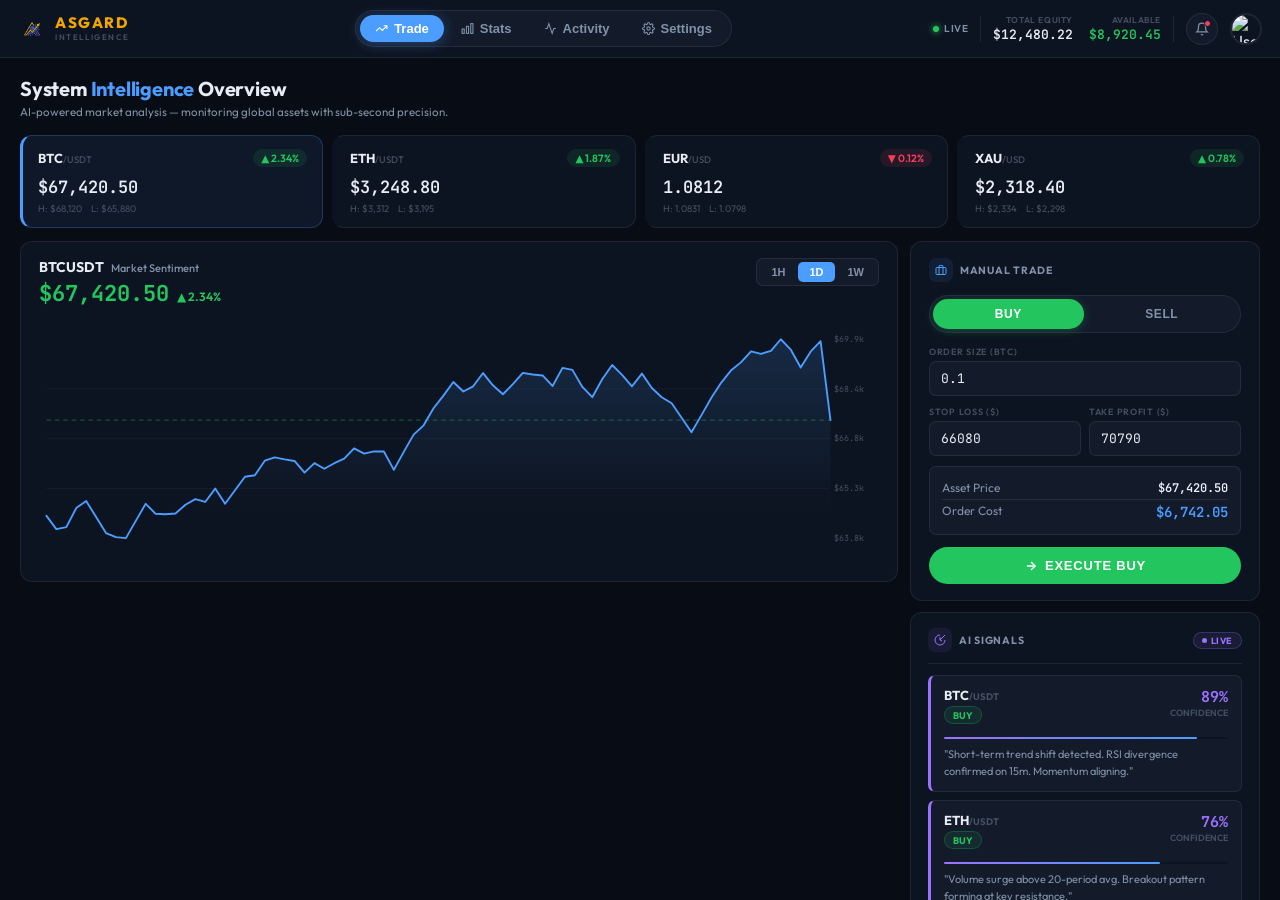
==== dashboard/index.html @ b05b0d09 "feat: implement initial Asgard AI trading dashboard interface and project structure" ====
<!DOCTYPE html>
<html lang="en">
<head>
<meta charset="UTF-8">
<meta name="viewport" content="width=device-width, initial-scale=1.0">
<title>Asgard | AI Trading Intelligence</title>
<link rel="icon" href="logo.png">
<link href="https://fonts.googleapis.com/css2?family=Outfit:wght@400;500;600;700;800&family=JetBrains+Mono:wght@400;500;600&display=swap" rel="stylesheet">
<style>
:root{
  --bg:#080C14; --s1:#0D1421; --s2:#131B2B; --s3:#1A2338;
  --bd:rgba(255,255,255,0.07); --bd-h:rgba(255,255,255,0.13);
  --t1:#E8ECF4; --t2:#8091A8; --t3:#445060;
  --gold:#F0A500; --gold-bg:rgba(240,165,0,0.08); --gold-bd:rgba(240,165,0,0.22);
  --blue:#4B9DFF; --blue-bg:rgba(75,157,255,0.09); --blue-bd:rgba(75,157,255,0.25);
  --pu:#9B72FF; --pu-bg:rgba(155,114,255,0.09); --pu-bd:rgba(155,114,255,0.25);
  --gr:#22C55E; --gr-bg:rgba(34,197,94,0.1); --gr-bd:rgba(34,197,94,0.25);
  --re:#F43F5E; --re-bg:rgba(244,63,94,0.1); --re-bd:rgba(244,63,94,0.25);
  --r:12px; --rs:7px; --rp:999px;
}
*{margin:0;padding:0;box-sizing:border-box;}
body{font-family:'Outfit',system-ui,sans-serif;background:var(--bg);color:var(--t1);height:100vh;overflow:hidden;}

/* ── HEADER ── */
.hdr{height:58px;display:flex;align-items:center;justify-content:space-between;padding:0 18px;background:var(--s1);border-bottom:1px solid var(--bd);gap:14px;position:relative;z-index:100;flex-shrink:0;}
.brand{display:flex;align-items:center;gap:9px;cursor:pointer;min-width:136px;text-decoration:none;}
.brand img{width:28px;height:28px;object-fit:contain;}
.brand-name{font-size:15px;font-weight:800;color:var(--gold);letter-spacing:0.1em;text-transform:uppercase;line-height:1.1;}
.brand-sub{font-size:8px;font-weight:600;color:var(--t3);letter-spacing:0.2em;text-transform:uppercase;}
.nav{display:flex;align-items:center;gap:2px;background:var(--s2);padding:4px;border-radius:var(--rp);border:1px solid var(--bd);}
.nb{display:flex;align-items:center;gap:6px;padding:6px 15px;border-radius:var(--rp);font-size:13px;font-weight:600;color:var(--t2);background:none;border:none;cursor:pointer;transition:all .18s;}
.nb:hover{color:var(--t1);background:var(--s3);}
.nb.on{background:var(--blue);color:#fff;box-shadow:0 2px 14px rgba(75,157,255,.32);}
.nb svg{width:13px;height:13px;flex-shrink:0;}
.hdr-r{display:flex;align-items:center;gap:12px;min-width:136px;justify-content:flex-end;}
.live{display:flex;align-items:center;gap:5px;font-size:10px;font-weight:600;color:var(--t2);text-transform:uppercase;letter-spacing:.05em;}
.ldot{width:6px;height:6px;border-radius:50%;background:var(--gr);box-shadow:0 0 6px var(--gr);animation:blink 2s infinite;}
@keyframes blink{0%,100%{opacity:1}50%{opacity:.4}}
.hdiv{width:1px;height:26px;background:var(--bd);}
.mets{display:flex;gap:16px;}
.met{display:flex;flex-direction:column;align-items:flex-end;gap:1px;}
.ml{font-size:8.5px;font-weight:600;color:var(--t3);text-transform:uppercase;letter-spacing:.07em;}
.mv{font-family:'JetBrains Mono',monospace;font-size:13px;font-weight:600;color:var(--t1);}
.mv.g{color:var(--gr);}
.ibt{position:relative;width:32px;height:32px;border-radius:50%;display:flex;align-items:center;justify-content:center;background:var(--s2);border:1px solid var(--bd);cursor:pointer;color:var(--t2);transition:all .18s;}
.ibt:hover{border-color:var(--bd-h);color:var(--t1);}
.ibt svg{width:14px;height:14px;}
.ndot{position:absolute;top:6px;right:6px;width:7px;height:7px;border-radius:50%;background:var(--re);border:1.5px solid var(--s1);}
.ava{width:32px;height:32px;border-radius:50%;border:2px solid var(--bd);overflow:hidden;cursor:pointer;transition:border-color .18s;}
.ava:hover{border-color:var(--blue);}
.ava img{width:100%;height:100%;object-fit:cover;}

/* ── LAYOUT ── */
.main{height:calc(100vh - 58px);position:relative;}
.view{position:absolute;inset:0;overflow-y:auto;padding:18px 20px;display:none;scrollbar-width:thin;scrollbar-color:var(--s3) transparent;}
.view::-webkit-scrollbar{width:4px;}
.view::-webkit-scrollbar-thumb{background:var(--s3);border-radius:2px;}
.view.on{display:block;animation:up .4s cubic-bezier(.2,0,0,1) both;}
.vh{margin-bottom:16px;}
.vt{font-size:20px;font-weight:700;letter-spacing:-.01em;}
.vt em{color:var(--blue);font-style:normal;}
.vs{font-size:11.5px;color:var(--t2);margin-top:3px;}

/* ── CARD BASE ── */
.card{background:var(--s1);border:1px solid var(--bd);border-radius:var(--r);}
.cp{padding:16px 18px;}
.ct{font-size:10.5px;font-weight:700;color:var(--t2);text-transform:uppercase;letter-spacing:.07em;display:flex;align-items:center;gap:7px;margin-bottom:13px;}
.ic{display:flex;align-items:center;justify-content:center;width:24px;height:24px;border-radius:var(--rs);flex-shrink:0;}
.ic svg{width:12px;height:12px;}
.icb{background:var(--blue-bg);color:var(--blue);}
.icp{background:var(--pu-bg);color:var(--pu);}
.icg{background:var(--gr-bg);color:var(--gr);}
.icr{background:var(--re-bg);color:var(--re);}
.icgold{background:var(--gold-bg);color:var(--gold);}

/* ── TICKERS ── */
.ticks{display:grid;grid-template-columns:repeat(4,1fr);gap:9px;margin-bottom:13px;}
.tick{background:var(--s1);border:1px solid var(--bd);border-left:3px solid transparent;border-radius:var(--r);padding:13px 15px;cursor:pointer;transition:all .18s;}
.tick:hover{background:var(--s2);border-color:var(--bd-h);}
.tick.on{background:var(--blue-bg);border-color:var(--blue-bd);border-left-color:var(--blue);}
.tick-top{display:flex;justify-content:space-between;align-items:center;margin-bottom:9px;}
.tick-sym{font-size:13px;font-weight:700;}
.tick-sym small{font-size:9.5px;font-weight:500;color:var(--t3);}
.chg{font-size:10.5px;font-weight:600;padding:2px 8px;border-radius:var(--rp);}
.chg.up{background:var(--gr-bg);color:var(--gr);}
.chg.dn{background:var(--re-bg);color:var(--re);}
.tick-price{font-family:'JetBrains Mono',monospace;font-size:17px;font-weight:600;}
.tick-hl{font-size:9.5px;color:var(--t3);margin-top:4px;display:flex;gap:9px;}

/* ── TRADE LAYOUT ── */
.tlayout{display:grid;grid-template-columns:1fr 350px;gap:12px;align-items:start;}

/* ── CHART ── */
.chart-card{background:var(--s1);border:1px solid var(--bd);border-radius:var(--r);padding:16px 18px;}
.chart-hdr{display:flex;align-items:flex-start;justify-content:space-between;margin-bottom:14px;}
.chart-sym{font-size:14px;font-weight:700;color:var(--t1);}
.chart-sym span{font-size:11px;color:var(--t2);font-weight:500;margin-left:4px;}
.chart-live{display:flex;align-items:baseline;gap:8px;margin-top:3px;}
.cprice{font-family:'JetBrains Mono',monospace;font-size:22px;font-weight:700;color:var(--gr);}
.cpct{font-size:12px;font-weight:600;color:var(--gr);}
.tfs{display:flex;gap:2px;background:var(--s2);padding:3px;border-radius:var(--rs);border:1px solid var(--bd);}
.tf{padding:4px 11px;font-size:11px;font-weight:600;color:var(--t2);background:none;border:none;border-radius:5px;cursor:pointer;transition:all .14s;}
.tf:hover{color:var(--t1);}
.tf.on{background:var(--blue);color:#fff;}
.chart-wrap{position:relative;}
.ctip{position:absolute;top:8px;left:8px;background:var(--s3);border:1px solid var(--bd-h);border-radius:var(--rs);padding:7px 11px;pointer-events:none;display:none;z-index:10;}
.ctip.on{display:block;}
.ctip-d{font-size:9.5px;color:var(--t2);text-transform:uppercase;letter-spacing:.04em;}
.ctip-p{font-family:'JetBrains Mono',monospace;font-size:15px;font-weight:700;color:var(--blue);}
.chart-svg{width:100%;display:block;overflow:visible;}

/* ── TRADE PANEL ── */
.tpanel{display:flex;flex-direction:column;gap:11px;}
.tc{background:var(--s1);border:1px solid var(--bd);border-radius:var(--r);padding:16px 18px;}
.sides{display:flex;gap:3px;background:var(--s2);padding:3px;border-radius:var(--rp);border:1px solid var(--bd);margin-bottom:13px;}
.sb{flex:1;padding:8px;font-size:12px;font-weight:700;text-transform:uppercase;letter-spacing:.05em;background:none;border:none;border-radius:var(--rp);cursor:pointer;transition:all .18s;color:var(--t2);}
.sb.buy.on{background:var(--gr);color:#fff;box-shadow:0 2px 10px rgba(34,197,94,.28);}
.sb.sell.on{background:var(--re);color:#fff;box-shadow:0 2px 10px rgba(244,63,94,.28);}
.fl{margin-bottom:10px;}
.fl label{font-size:9px;font-weight:600;color:var(--t3);text-transform:uppercase;letter-spacing:.08em;margin-bottom:4px;display:block;}
.fi{width:100%;background:var(--s2);border:1px solid var(--bd);border-radius:var(--rs);padding:8px 11px;font-family:'JetBrains Mono',monospace;font-size:13px;color:var(--t1);outline:none;transition:border-color .18s;}
.fi:focus{border-color:var(--blue-bd);}
.frow{display:grid;grid-template-columns:1fr 1fr;gap:8px;}
.sum{background:var(--s2);border:1px solid var(--bd);border-radius:var(--rs);padding:10px 12px;margin-bottom:12px;}
.sr{display:flex;justify-content:space-between;font-size:12px;padding:3px 0;}
.sr+.sr{border-top:1px solid var(--bd);}
.sl{color:var(--t2);}
.sv{font-family:'JetBrains Mono',monospace;font-weight:600;}
.sv.b{color:var(--blue);font-size:14px;}
.exbtn{width:100%;padding:11px;border-radius:var(--rp);font-size:13px;font-weight:700;text-transform:uppercase;letter-spacing:.06em;border:none;cursor:pointer;transition:all .18s;display:flex;align-items:center;justify-content:center;gap:7px;}
.exbtn.buy{background:var(--gr);color:#fff;}
.exbtn.buy:hover{box-shadow:0 4px 18px rgba(34,197,94,.38);transform:translateY(-1px);}
.exbtn.sell{background:var(--re);color:#fff;}
.exbtn.sell:hover{box-shadow:0 4px 18px rgba(244,63,94,.38);transform:translateY(-1px);}
.exbtn svg{width:14px;height:14px;}

/* ── AI SIGNALS ── */
.sc{background:var(--s1);border:1px solid var(--bd);border-radius:var(--r);padding:15px 17px;}
.sh{display:flex;align-items:center;justify-content:space-between;margin-bottom:11px;padding-bottom:11px;border-bottom:1px solid var(--bd);}
.lbadge{display:flex;align-items:center;gap:4px;background:var(--pu-bg);border:1px solid var(--pu-bd);padding:2px 8px;border-radius:var(--rp);font-size:9px;font-weight:700;color:var(--pu);text-transform:uppercase;letter-spacing:.06em;}
.lbadge .d{width:5px;height:5px;border-radius:50%;background:var(--pu);animation:blink 2s infinite;}
.si{padding:11px 13px;background:var(--s2);border:1px solid var(--bd);border-left:3px solid var(--pu);border-radius:var(--rs);margin-bottom:8px;cursor:pointer;transition:all .18s;}
.si:hover{background:var(--s3);border-color:var(--pu-bd);border-left-color:var(--pu);}
.si:last-child{margin-bottom:0;}
.si-top{display:flex;justify-content:space-between;align-items:flex-start;margin-bottom:7px;}
.sisym{font-size:13px;font-weight:700;}
.sisym small{font-size:9.5px;color:var(--t3);}
.siconf{font-family:'JetBrains Mono',monospace;font-size:15px;font-weight:700;color:var(--pu);text-align:right;}
.siconf small{font-size:9px;color:var(--t3);display:block;font-family:'Outfit',sans-serif;font-weight:600;text-transform:uppercase;}
.dir{display:inline-block;font-size:9.5px;font-weight:700;padding:2px 8px;border-radius:var(--rp);text-transform:uppercase;margin-bottom:6px;}
.dir.buy{background:var(--gr-bg);color:var(--gr);border:1px solid var(--gr-bd);}
.dir.sell{background:var(--re-bg);color:var(--re);border:1px solid var(--re-bd);}
.cbar{height:2px;background:var(--s1);border-radius:2px;margin-bottom:7px;}
.cfill{height:100%;border-radius:2px;background:linear-gradient(90deg,var(--pu),var(--blue));}
.sreason{font-size:11px;color:var(--t2);line-height:1.55;}

/* ── STATS ── */
.kgrid{display:grid;grid-template-columns:repeat(4,1fr);gap:9px;margin-bottom:13px;}
.kpi{background:var(--s1);border:1px solid var(--bd);border-radius:var(--r);padding:15px 17px;}
.kl{font-size:9px;font-weight:600;color:var(--t3);text-transform:uppercase;letter-spacing:.08em;margin-bottom:8px;}
.kv{font-family:'JetBrains Mono',monospace;font-size:21px;font-weight:700;}
.kv.g{color:var(--gr);}
.kv.r{color:var(--re);}
.kv.b{color:var(--blue);}
.kv.p{color:var(--pu);}
.ks{font-size:11px;color:var(--t2);margin-top:5px;}
.slayout{display:grid;grid-template-columns:1fr 290px;gap:12px;}
.alist{display:flex;flex-direction:column;gap:7px;}
.ai{background:var(--s2);border:1px solid var(--bd);border-radius:var(--rs);padding:11px 14px;}
.atop{display:flex;justify-content:space-between;align-items:center;margin-bottom:6px;}
.aname{font-size:12px;font-weight:700;}
.apnl{font-family:'JetBrains Mono',monospace;font-size:13px;font-weight:700;color:var(--gr);}
.btrack{height:3px;background:var(--s1);border-radius:2px;}
.bfill{height:100%;border-radius:2px;}
.asub{font-size:9.5px;color:var(--t3);margin-top:4px;}

/* ── ACTIVITY ── */
table{width:100%;border-collapse:collapse;}
th{font-size:9px;font-weight:600;color:var(--t3);text-transform:uppercase;letter-spacing:.07em;padding:0 0 9px;text-align:left;border-bottom:1px solid var(--bd);}
td{padding:11px 0;font-size:12px;border-bottom:1px solid var(--bd);vertical-align:middle;}
tr:last-child td{border-bottom:none;}
tr:hover td{background:rgba(255,255,255,.015);}
.sp{font-size:9.5px;font-weight:700;padding:2px 7px;border-radius:var(--rp);text-transform:uppercase;}
.sp.buy{background:var(--gr-bg);color:var(--gr);}
.sp.sell{background:var(--re-bg);color:var(--re);}
.cbtn{padding:4px 9px;background:var(--re-bg);border:1px solid var(--re-bd);color:var(--re);border-radius:var(--rs);font-size:10px;font-weight:600;cursor:pointer;transition:all .15s;}
.cbtn:hover{background:var(--re);color:#fff;}

/* ── SETTINGS ── */
.slout{display:grid;grid-template-columns:1fr 320px;gap:12px;align-items:start;}
.trow{display:flex;justify-content:space-between;align-items:center;padding:12px 14px;background:var(--s2);border:1px solid var(--bd);border-radius:var(--rs);margin-bottom:9px;}
.trow:last-child{margin-bottom:0;}
.tname{font-size:13px;font-weight:600;}
.tdesc{font-size:11px;color:var(--t2);margin-top:2px;}
.tog{position:relative;width:42px;height:22px;flex-shrink:0;}
.tog input{opacity:0;width:0;height:0;}
.tknob{position:absolute;inset:0;background:var(--s3);border-radius:var(--rp);cursor:pointer;transition:background .2s;}
.tknob::before{content:'';position:absolute;width:16px;height:16px;border-radius:50%;background:#fff;top:3px;left:3px;transition:transform .2s;box-shadow:0 1px 4px rgba(0,0,0,.4);}
input:checked+.tknob{background:var(--gr);}
input:checked+.tknob::before{transform:translateX(20px);}
.alloc{background:var(--s2);border:1px solid var(--bd);border-radius:var(--rs);padding:13px 15px;margin-bottom:8px;}
.ahead{display:flex;justify-content:space-between;align-items:center;margin-bottom:9px;}
.aname2{font-size:12px;font-weight:700;}
.apct{font-family:'JetBrains Mono',monospace;font-size:14px;font-weight:700;color:var(--blue);}
.slider{width:100%;height:4px;border-radius:2px;background:var(--s1);-webkit-appearance:none;appearance:none;cursor:pointer;accent-color:var(--blue);}
.rccard{background:var(--s1);border:1px solid var(--re-bd);border-radius:var(--r);padding:16px 18px;}
.rwarn{font-size:11px;color:var(--t2);line-height:1.6;margin-bottom:13px;}
.savebtn{width:100%;padding:10px;background:var(--blue);color:#fff;border:none;border-radius:var(--rp);font-size:13px;font-weight:700;text-transform:uppercase;letter-spacing:.06em;cursor:pointer;transition:all .18s;margin-top:13px;}
.savebtn:hover{box-shadow:0 4px 16px rgba(75,157,255,.38);transform:translateY(-1px);}
.dangbtn{width:100%;padding:10px;background:var(--re);color:#fff;border:none;border-radius:var(--rp);font-size:13px;font-weight:700;text-transform:uppercase;letter-spacing:.06em;cursor:pointer;transition:all .18s;}
.dangbtn:hover{box-shadow:0 4px 16px rgba(244,63,94,.38);transform:translateY(-1px);}

/* ── TOAST ── */
.toast{position:fixed;bottom:22px;left:50%;transform:translateX(-50%) translateY(20px);background:var(--s3);border:1px solid var(--bd-h);border-radius:var(--rp);padding:11px 20px;font-size:12px;font-weight:600;color:var(--t1);box-shadow:0 12px 36px rgba(0,0,0,.55);opacity:0;pointer-events:none;transition:all .28s cubic-bezier(.2,0,0,1);z-index:300;display:flex;align-items:center;gap:9px;}
.toast.on{opacity:1;transform:translateX(-50%) translateY(0);}
.toast .dot{width:8px;height:8px;border-radius:50%;background:var(--gr);box-shadow:0 0 7px var(--gr);}
.toast.err .dot{background:var(--re);box-shadow:0 0 7px var(--re);}

/* ── UTILS ── */
.mono{font-family:'JetBrains Mono',monospace;}
.fw7{font-weight:700;}
.g{color:var(--gr);}.r{color:var(--re);}.b{color:var(--blue);}
.t2{color:var(--t2);}.t3{color:var(--t3);}
.f11{font-size:11px;}.f10{font-size:10px;}
@keyframes up{from{opacity:0;transform:translateY(8px)}to{opacity:1;transform:translateY(0)}}
</style>
</head>
<body>

<!-- ═══ HEADER ═══ -->
<header class="hdr">
  <a class="brand" onclick="sv('trade')">
    <img src="logo.png" alt="Asgard">
    <div><div class="brand-name">Asgard</div><div class="brand-sub">Intelligence</div></div>
  </a>

  <nav class="nav">
    <button class="nb on" data-v="trade" onclick="sv('trade')">
      <svg viewBox="0 0 24 24" fill="none" stroke="currentColor" stroke-width="2"><polyline points="22 7 13.5 15.5 8.5 10.5 2 17"/><polyline points="16 7 22 7 22 13"/></svg>Trade
    </button>
    <button class="nb" data-v="stats" onclick="sv('stats')">
      <svg viewBox="0 0 24 24" fill="none" stroke="currentColor" stroke-width="2"><rect x="18" y="3" width="4" height="18"/><rect x="10" y="8" width="4" height="13"/><rect x="2" y="13" width="4" height="8"/></svg>Stats
    </button>
    <button class="nb" data-v="activity" onclick="sv('activity')">
      <svg viewBox="0 0 24 24" fill="none" stroke="currentColor" stroke-width="2"><polyline points="22 12 18 12 15 21 9 3 6 12 2 12"/></svg>Activity
    </button>
    <button class="nb" data-v="settings" onclick="sv('settings')">
      <svg viewBox="0 0 24 24" fill="none" stroke="currentColor" stroke-width="2"><circle cx="12" cy="12" r="3"/><path d="M19.4 15a1.65 1.65 0 0 0 .33 1.82l.06.06a2 2 0 0 1-2.83 2.83l-.06-.06a1.65 1.65 0 0 0-1.82-.33 1.65 1.65 0 0 0-1 1.51V21a2 2 0 0 1-4 0v-.09A1.65 1.65 0 0 0 9 19.4a1.65 1.65 0 0 0-1.82.33l-.06.06a2 2 0 0 1-2.83-2.83l.06-.06A1.65 1.65 0 0 0 4.68 15a1.65 1.65 0 0 0-1.51-1H3a2 2 0 0 1 0-4h.09A1.65 1.65 0 0 0 4.6 9a1.65 1.65 0 0 0-.33-1.82l-.06-.06a2 2 0 0 1 2.83-2.83l.06.06A1.65 1.65 0 0 0 9 4.68a1.65 1.65 0 0 0 1-1.51V3a2 2 0 0 1 4 0v.09a1.65 1.65 0 0 0 1 1.51 1.65 1.65 0 0 0 1.82-.33l.06-.06a2 2 0 0 1 2.83 2.83l-.06.06A1.65 1.65 0 0 0 19.4 9a1.65 1.65 0 0 0 1.51 1H21a2 2 0 0 1 0 4h-.09a1.65 1.65 0 0 0-1.51 1z"/></svg>Settings
    </button>
  </nav>

  <div class="hdr-r">
    <div class="live"><span class="ldot"></span>Live</div>
    <div class="hdiv"></div>
    <div class="mets">
      <div class="met"><span class="ml">Total Equity</span><span class="mv" id="hdr-equity">$12,480.22</span></div>
      <div class="met"><span class="ml">Available</span><span class="mv g" id="hdr-avail">$8,920.45</span></div>
    </div>
    <div class="hdiv"></div>
    <button class="ibt" onclick="showToast('No new system alerts')">
      <svg viewBox="0 0 24 24" fill="none" stroke="currentColor" stroke-width="2"><path d="M18 8A6 6 0 0 0 6 8c0 7-3 9-3 9h18s-3-2-3-9"/><path d="M13.73 21a2 2 0 0 1-3.46 0"/></svg>
      <span class="ndot"></span>
    </button>
    <div class="ava"><img src="https://api.dicebear.com/7.x/avataaars/svg?seed=Asgard" alt="User"></div>
  </div>
</header>

<!-- ═══ MAIN ═══ -->
<main class="main">

<!-- ── TRADE ── -->
<div class="view on" id="v-trade">
  <div class="vh">
    <div class="vt">System <em>Intelligence</em> Overview</div>
    <div class="vs">AI-powered market analysis — monitoring global assets with sub-second precision.</div>
  </div>

  <div class="ticks">
    <div class="tick on" onclick="selTick(this,'BTC','USDT',67420.50,2.34,'H: $68,120','L: $65,880')">
      <div class="tick-top"><div class="tick-sym">BTC<small>/USDT</small></div><div class="chg up">▲ 2.34%</div></div>
      <div class="tick-price">$67,420.50</div>
      <div class="tick-hl"><span>H: $68,120</span><span>L: $65,880</span></div>
    </div>
    <div class="tick" onclick="selTick(this,'ETH','USDT',3248.80,1.87,'H: $3,312','L: $3,195')">
      <div class="tick-top"><div class="tick-sym">ETH<small>/USDT</small></div><div class="chg up">▲ 1.87%</div></div>
      <div class="tick-price">$3,248.80</div>
      <div class="tick-hl"><span>H: $3,312</span><span>L: $3,195</span></div>
    </div>
    <div class="tick" onclick="selTick(this,'EUR','USD',1.0812,-0.12,'H: 1.0831','L: 1.0798')">
      <div class="tick-top"><div class="tick-sym">EUR<small>/USD</small></div><div class="chg dn">▼ 0.12%</div></div>
      <div class="tick-price">1.0812</div>
      <div class="tick-hl"><span>H: 1.0831</span><span>L: 1.0798</span></div>
    </div>
    <div class="tick" onclick="selTick(this,'XAU','USD',2318.40,0.78,'H: $2,334','L: $2,298')">
      <div class="tick-top"><div class="tick-sym">XAU<small>/USD</small></div><div class="chg up">▲ 0.78%</div></div>
      <div class="tick-price">$2,318.40</div>
      <div class="tick-hl"><span>H: $2,334</span><span>L: $2,298</span></div>
    </div>
  </div>

  <div class="tlayout">
    <!-- Chart -->
    <div class="chart-card">
      <div class="chart-hdr">
        <div>
          <div class="chart-sym" id="csym">BTCUSDT <span>Market Sentiment</span></div>
          <div class="chart-live">
            <span class="cprice" id="cprice">$67,420.50</span>
            <span class="cpct" id="cpct">▲ 2.34%</span>
          </div>
        </div>
        <div class="tfs">
          <button class="tf" onclick="setTF(this)">1H</button>
          <button class="tf on" onclick="setTF(this)">1D</button>
          <button class="tf" onclick="setTF(this)">1W</button>
        </div>
      </div>
      <div class="chart-wrap" id="cwrap">
        <div class="ctip" id="ctip"><div class="ctip-d" id="ctipd"></div><div class="ctip-p" id="ctipp"></div></div>
        <svg class="chart-svg" id="csvg" viewBox="0 0 900 260" preserveAspectRatio="none">
          <defs>
            <linearGradient id="cg" x1="0" y1="0" x2="0" y2="1">
              <stop offset="0%" stop-color="#4B9DFF" stop-opacity="0.16"/>
              <stop offset="85%" stop-color="#4B9DFF" stop-opacity="0"/>
            </linearGradient>
          </defs>
          <g id="cgrid"></g>
          <path id="carea" fill="url(#cg)"/>
          <path id="cline" fill="none" stroke="#4B9DFF" stroke-width="2" stroke-linecap="round" stroke-linejoin="round"/>
          <line id="ccurr" stroke="#22C55E" stroke-width="1" stroke-dasharray="5,4" opacity="0.45"/>
          <line id="cvl" stroke="rgba(255,255,255,0.18)" stroke-width="1" stroke-dasharray="3,3" display="none"/>
          <line id="chl" stroke="rgba(255,255,255,0.18)" stroke-width="1" stroke-dasharray="3,3" display="none"/>
          <circle id="cdot" r="4.5" fill="#fff" stroke="#4B9DFF" stroke-width="2" display="none"/>
          <g id="cylbls" font-size="9" fill="#445060" font-family="JetBrains Mono,monospace"></g>
        </svg>
      </div>
    </div>

    <!-- Right panel -->
    <div class="tpanel">
      <div class="tc">
        <div class="ct">
          <span class="ic icb"><svg viewBox="0 0 24 24" fill="none" stroke="currentColor" stroke-width="2"><rect x="2" y="7" width="20" height="14" rx="2"/><path d="M16 21V5a2 2 0 0 0-2-2h-4a2 2 0 0 0-2 2v16"/></svg></span>
          Manual Trade
        </div>
        <div class="sides">
          <button class="sb buy on" id="bbuy" onclick="setSide('buy')">Buy</button>
          <button class="sb sell" id="bsell" onclick="setSide('sell')">Sell</button>
        </div>
        <div class="fl">
          <label>Order Size (<span id="szunit">BTC</span>)</label>
          <input class="fi" id="osize" type="number" value="0.1" step="0.01" min="0.001" oninput="recalc()">
        </div>
        <div class="fl frow">
          <div><label>Stop Loss ($)</label><input class="fi" id="osl" type="number" value="66080"></div>
          <div><label>Take Profit ($)</label><input class="fi" id="otp" type="number" value="70790"></div>
        </div>
        <div class="sum">
          <div class="sr"><span class="sl">Asset Price</span><span class="sv mono" id="oprice">$67,420.50</span></div>
          <div class="sr"><span class="sl">Order Cost</span><span class="sv b mono" id="ocost">$6,742.05</span></div>
        </div>
        <button class="exbtn buy" id="exbtn" onclick="execOrder()">
          <svg viewBox="0 0 24 24" fill="none" stroke="currentColor" stroke-width="2.5"><line x1="5" y1="12" x2="19" y2="12"/><polyline points="12 5 19 12 12 19"/></svg>
          Execute Buy
        </button>
      </div>

      <!-- Signals -->
      <div class="sc">
        <div class="sh">
          <div class="ct" style="margin-bottom:0">
            <span class="ic icp"><svg viewBox="0 0 24 24" fill="none" stroke="currentColor" stroke-width="2"><path d="M12 2a10 10 0 1 0 10 10"/><path d="M12 6v6l4 2"/><path d="M22 2 12 12"/></svg></span>
            AI Signals
          </div>
          <div class="lbadge"><span class="d"></span>Live</div>
        </div>
        <div class="si" onclick="selTick(document.querySelectorAll('.tick')[0],'BTC','USDT',67420.50,2.34,'H: $68,120','L: $65,880')">
          <div class="si-top">
            <div><div class="sisym">BTC<small>/USDT</small></div><div class="dir buy">BUY</div></div>
            <div class="siconf">89%<small>Confidence</small></div>
          </div>
          <div class="cbar"><div class="cfill" style="width:89%"></div></div>
          <div class="sreason">"Short-term trend shift detected. RSI divergence confirmed on 15m. Momentum aligning."</div>
        </div>
        <div class="si" onclick="selTick(document.querySelectorAll('.tick')[1],'ETH','USDT',3248.80,1.87,'H: $3,312','L: $3,195')">
          <div class="si-top">
            <div><div class="sisym">ETH<small>/USDT</small></div><div class="dir buy">BUY</div></div>
            <div class="siconf">76%<small>Confidence</small></div>
          </div>
          <div class="cbar"><div class="cfill" style="width:76%"></div></div>
          <div class="sreason">"Volume surge above 20-period avg. Breakout pattern forming at key resistance."</div>
        </div>
        <div class="si" onclick="selTick(document.querySelectorAll('.tick')[3],'XAU','USD',2318.40,0.78,'H: $2,334','L: $2,298')">
          <div class="si-top">
            <div><div class="sisym">XAU<small>/USD</small></div><div class="dir sell">SELL</div></div>
            <div class="siconf">71%<small>Confidence</small></div>
          </div>
          <div class="cbar"><div class="cfill" style="width:71%"></div></div>
          <div class="sreason">"Macro risk indicators suggest short-term correction. Overextended from 200-MA."</div>
        </div>
      </div>
    </div>
  </div>
</div>

<!-- ── STATS ── -->
<div class="view" id="v-stats">
  <div class="vh"><div class="vt">Performance <em>Stats</em></div><div class="vs">Historical equity curves, win rates, and RL strategy allocation models.</div></div>
  <div class="kgrid">
    <div class="kpi"><div class="kl">Total Profit (Daily)</div><div class="kv g">+$342.18</div><div class="ks">+2.74% equity growth</div></div>
    <div class="kpi"><div class="kl">Avg Win Rate</div><div class="kv b">72.7%</div><div class="ks">Across all RL agents</div></div>
    <div class="kpi"><div class="kl">Profit Factor</div><div class="kv p">2.14×</div><div class="ks">High efficiency zone</div></div>
    <div class="kpi"><div class="kl">Max Drawdown</div><div class="kv r">−3.42%</div><div class="ks">Below risk ceiling</div></div>
  </div>
  <div class="slayout">
    <div class="card cp">
      <div class="ct">
        <span class="ic icb"><svg viewBox="0 0 24 24" fill="none" stroke="currentColor" stroke-width="2"><polyline points="22 12 18 12 15 21 9 3 6 12 2 12"/></svg></span>
        Comparative RL Backtest — 30D
      </div>
      <div style="display:flex;gap:14px;margin-bottom:12px;font-size:11px;color:var(--t2);">
        <span style="display:flex;align-items:center;gap:5px;"><span style="width:18px;height:2px;background:var(--blue);border-radius:2px;display:inline-block"></span>Loki Pro</span>
        <span style="display:flex;align-items:center;gap:5px;"><span style="width:18px;height:2px;background:var(--pu);border-radius:2px;display:inline-block"></span>Thor Pro</span>
        <span style="display:flex;align-items:center;gap:5px;"><span style="width:18px;height:2px;background:var(--gold);border-radius:2px;display:inline-block"></span>Odin Pro</span>
      </div>
      <svg viewBox="0 0 600 180" style="width:100%;display:block;overflow:visible">
        <defs>
          <linearGradient id="lg" x1="0" y1="0" x2="0" y2="1">
            <stop offset="0%" stop-color="#4B9DFF" stop-opacity="0.14"/>
            <stop offset="100%" stop-color="#4B9DFF" stop-opacity="0"/>
          </linearGradient>
        </defs>
        <line x1="0" y1="45" x2="600" y2="45" stroke="rgba(255,255,255,0.04)" stroke-width="1"/>
        <line x1="0" y1="90" x2="600" y2="90" stroke="rgba(255,255,255,0.04)" stroke-width="1"/>
        <line x1="0" y1="135" x2="600" y2="135" stroke="rgba(255,255,255,0.04)" stroke-width="1"/>
        <path id="sla" fill="url(#lg)"/>
        <path id="sl1" fill="none" stroke="#4B9DFF" stroke-width="2" stroke-linecap="round"/>
        <path id="sl2" fill="none" stroke="#9B72FF" stroke-width="2" stroke-linecap="round"/>
        <path id="sl3" fill="none" stroke="#F0A500" stroke-width="2" stroke-linecap="round"/>
      </svg>
    </div>
    <div class="card cp">
      <div class="ct"><span class="ic icg"><svg viewBox="0 0 24 24" fill="none" stroke="currentColor" stroke-width="2"><rect x="3" y="4" width="18" height="18" rx="2"/><line x1="16" y1="2" x2="16" y2="6"/><line x1="8" y1="2" x2="8" y2="6"/><line x1="3" y1="10" x2="21" y2="10"/></svg></span>Agent Breakdown</div>
      <div class="alist">
        <div class="ai"><div class="atop"><span class="aname" style="color:var(--blue)">Loki Pro</span><span class="apnl">+$142.30</span></div><div class="btrack"><div class="bfill" style="width:72%;background:var(--blue)"></div></div><div class="asub">Win rate 74.2% · 48 trades</div></div>
        <div class="ai"><div class="atop"><span class="aname" style="color:var(--pu)">Thor Pro</span><span class="apnl">+$118.44</span></div><div class="btrack"><div class="bfill" style="width:60%;background:var(--pu)"></div></div><div class="asub">Win rate 71.0% · 31 trades</div></div>
        <div class="ai"><div class="atop"><span class="aname" style="color:var(--gold)">Odin Pro</span><span class="apnl">+$81.44</span></div><div class="btrack"><div class="bfill" style="width:45%;background:var(--gold)"></div></div><div class="asub">Win rate 68.9% · 19 trades</div></div>
      </div>
      <div style="margin-top:13px;padding:11px 13px;background:var(--gr-bg);border:1px solid var(--gr-bd);border-radius:var(--rs);">
        <div style="font-size:9px;font-weight:700;color:var(--gr);text-transform:uppercase;letter-spacing:.07em;margin-bottom:3px;">Macro Status</div>
        <div style="font-size:11px;color:var(--t2);line-height:1.55;">Weights adjusted. RL loops operating at standard capacity.</div>
      </div>
    </div>
  </div>
</div>

<!-- ── ACTIVITY ── -->
<div class="view" id="v-activity">
  <div class="vh"><div class="vt">Live <em>Activity</em></div><div class="vs">Currently open positions and real-time trade logs.</div></div>
  <div class="card cp" style="margin-bottom:12px;">
    <div class="ct"><span class="ic icb"><svg viewBox="0 0 24 24" fill="none" stroke="currentColor" stroke-width="2"><polyline points="22 12 18 12 15 21 9 3 6 12 2 12"/></svg></span>Active Open Positions</div>
    <table>
      <thead><tr><th>Asset</th><th>Side</th><th>Size</th><th>Entry</th><th>Current</th><th>Unrealized PnL</th><th></th></tr></thead>
      <tbody id="open-positions">
        <tr>
          <td class="fw7">BTC<small class="t3">/USDT</small></td>
          <td><span class="sp buy">BUY</span></td>
          <td class="mono">0.15</td>
          <td class="mono">$65,820.00</td>
          <td class="mono">$67,420.50</td>
          <td class="mono g fw7">+$240.08</td>
          <td><button class="cbtn" onclick="closePos(this,'BTC')">Close</button></td>
        </tr>
        <tr>
          <td class="fw7">ETH<small class="t3">/USDT</small></td>
          <td><span class="sp buy">BUY</span></td>
          <td class="mono">1.20</td>
          <td class="mono">$3,180.00</td>
          <td class="mono">$3,248.80</td>
          <td class="mono g fw7">+$82.56</td>
          <td><button class="cbtn" onclick="closePos(this,'ETH')">Close</button></td>
        </tr>
      </tbody>
    </table>
  </div>
  <div class="card cp">
    <div style="display:flex;justify-content:space-between;align-items:center;margin-bottom:13px;">
      <div class="ct" style="margin-bottom:0"><span class="ic icb"><svg viewBox="0 0 24 24" fill="none" stroke="currentColor" stroke-width="2"><path d="M14 2H6a2 2 0 0 0-2 2v16a2 2 0 0 0 2 2h12a2 2 0 0 0 2-2V8z"/><polyline points="14 2 14 8 20 8"/></svg></span>Completed Trade History</div>
      <div style="display:flex;gap:7px;">
        <input id="histsearch" oninput="filterHist()" style="background:var(--s2);border:1px solid var(--bd);border-radius:var(--rp);padding:5px 12px;font-size:11px;color:var(--t1);outline:none;width:130px;" placeholder="Search asset…">
        <select id="histagent" onchange="filterHist()" style="background:var(--s2);border:1px solid var(--bd);border-radius:var(--rp);padding:5px 11px;font-size:11px;color:var(--t1);outline:none;cursor:pointer;">
          <option>All Agents</option><option>Loki Pro</option><option>Thor Pro</option><option>Odin Pro</option><option>Manual</option>
        </select>
      </div>
    </div>
    <table>
      <thead><tr><th>Time</th><th>Asset</th><th>Side</th><th>Agent</th><th>Entry</th><th>Close</th><th style="text-align:right">Net PnL</th></tr></thead>
      <tbody id="hist-body">
        <tr data-asset="BTC" data-agent="Loki Pro"><td class="mono t2 f10">Jun 6, 09:14</td><td class="fw7">BTC<small class="t3">/USDT</small></td><td><span class="sp buy">BUY</span></td><td style="color:var(--blue);font-size:10px;font-weight:700;text-transform:uppercase">Loki</td><td class="mono">$65,200</td><td class="mono">$66,880</td><td class="mono g fw7" style="text-align:right">+$168.00</td></tr>
        <tr data-asset="ETH" data-agent="Thor Pro"><td class="mono t2 f10">Jun 6, 07:42</td><td class="fw7">ETH<small class="t3">/USDT</small></td><td><span class="sp sell">SELL</span></td><td style="color:var(--pu);font-size:10px;font-weight:700;text-transform:uppercase">Thor</td><td class="mono">$3,340</td><td class="mono">$3,260</td><td class="mono g fw7" style="text-align:right">+$96.00</td></tr>
        <tr data-asset="XAU" data-agent="Odin Pro"><td class="mono t2 f10">Jun 6, 04:18</td><td class="fw7">XAU<small class="t3">/USD</small></td><td><span class="sp buy">BUY</span></td><td style="color:var(--gold);font-size:10px;font-weight:700;text-transform:uppercase">Odin</td><td class="mono">$2,298</td><td class="mono">$2,312</td><td class="mono g fw7" style="text-align:right">+$42.00</td></tr>
        <tr data-asset="BTC" data-agent="Loki Pro"><td class="mono t2 f10">Jun 5, 22:55</td><td class="fw7">BTC<small class="t3">/USDT</small></td><td><span class="sp sell">SELL</span></td><td style="color:var(--blue);font-size:10px;font-weight:700;text-transform:uppercase">Loki</td><td class="mono">$68,100</td><td class="mono">$67,200</td><td class="mono g fw7" style="text-align:right">+$90.00</td></tr>
        <tr data-asset="EUR" data-agent="Manual"><td class="mono t2 f10">Jun 5, 19:30</td><td class="fw7">EUR<small class="t3">/USD</small></td><td><span class="sp buy">BUY</span></td><td style="color:var(--t2);font-size:10px;font-weight:700;text-transform:uppercase">Manual</td><td class="mono">1.0845</td><td class="mono">1.0812</td><td class="mono r fw7" style="text-align:right">−$33.00</td></tr>
      </tbody>
    </table>
  </div>
</div>

<!-- ── SETTINGS ── -->
<div class="view" id="v-settings">
  <div class="vh"><div class="vt">System <em>Settings</em></div><div class="vs">Configure algorithmic allocations, tune Kelly criteria, and manage execution.</div></div>
  <div class="slout">
    <div style="display:flex;flex-direction:column;gap:12px;">
      <div class="card cp">
        <div class="ct"><span class="ic icb"><svg viewBox="0 0 24 24" fill="none" stroke="currentColor" stroke-width="2"><rect x="2" y="3" width="20" height="14" rx="2"/><polyline points="8 21 12 17 16 21"/><line x1="12" y1="17" x2="12" y2="21"/></svg></span>Automatic Execution</div>
        <div class="trow"><div><div class="tname">System Auto Mode</div><div class="tdesc">Enables automatic trade execution based on AI recommendations.</div></div><label class="tog"><input type="checkbox" checked><span class="tknob"></span></label></div>
        <div class="trow"><div><div class="tname">Execution Guard</div><div class="tdesc">Validates orders before execution to prevent slippage errors.</div></div><label class="tog"><input type="checkbox" checked><span class="tknob"></span></label></div>
      </div>
      <div class="card cp">
        <div style="display:flex;justify-content:space-between;align-items:center;margin-bottom:13px;">
          <div class="ct" style="margin-bottom:0"><span class="ic icb"><svg viewBox="0 0 24 24" fill="none" stroke="currentColor" stroke-width="2"><line x1="4" y1="21" x2="4" y2="14"/><line x1="4" y1="10" x2="4" y2="3"/><line x1="12" y1="21" x2="12" y2="12"/><line x1="12" y1="8" x2="12" y2="3"/><line x1="20" y1="21" x2="20" y2="16"/><line x1="20" y1="12" x2="20" y2="3"/><line x1="1" y1="14" x2="7" y2="14"/><line x1="9" y1="8" x2="15" y2="8"/><line x1="17" y1="16" x2="23" y2="16"/></svg></span>Strategy Allocations</div>
          <span id="alloc-total" style="font-size:11px;font-weight:700;padding:3px 10px;border-radius:var(--rp);background:var(--gr-bg);color:var(--gr);border:1px solid var(--gr-bd);">100% / 100%</span>
        </div>
        <div class="alloc">
          <div class="ahead"><div><div class="aname2" style="color:var(--blue)">Loki Pro</div><div style="font-size:10px;color:var(--t3)">Short-term · RSI &amp; Momentum</div></div><div class="apct">40%</div></div>
          <input class="slider" type="range" min="0" max="100" value="40" oninput="onAlloc(this)">
        </div>
        <div class="alloc">
          <div class="ahead"><div><div class="aname2" style="color:var(--pu)">Thor Pro</div><div style="font-size:10px;color:var(--t3)">Medium-term · Sentiment &amp; Volatility</div></div><div class="apct" style="color:var(--pu)">40%</div></div>
          <input class="slider" type="range" min="0" max="100" value="40" style="accent-color:var(--pu)" oninput="onAlloc(this)">
        </div>
        <div class="alloc">
          <div class="ahead"><div><div class="aname2" style="color:var(--gold)">Odin Pro</div><div style="font-size:10px;color:var(--t3)">Long-term · Macro Risk &amp; Valuation</div></div><div class="apct" style="color:var(--gold)">20%</div></div>
          <input class="slider" type="range" min="0" max="100" value="20" style="accent-color:var(--gold)" oninput="onAlloc(this)">
        </div>
        <button class="savebtn" onclick="showToast('Configuration saved')">Save Configuration</button>
      </div>
    </div>
    <div>
      <div class="rccard">
        <div class="ct"><span class="ic icr"><svg viewBox="0 0 24 24" fill="none" stroke="currentColor" stroke-width="2"><path d="M12 22s8-4 8-10V5l-8-3-8 3v7c0 6 8 10 8 10z"/></svg></span>Hedge Balance Reset</div>
        <div class="rwarn">WARNING: Resetting your virtual hedge capital will force-close all open trades at current market levels and restart your paper profile balance to the target amount.</div>
        <div class="fl"><label>Reset Capital (USD)</label><input class="fi" type="number" value="10000" step="1000" min="1000"></div>
        <button class="dangbtn" onclick="showToast('Virtual wallet reset to target','err')">Reset Virtual Wallet</button>
      </div>
    </div>
  </div>
</div>

</main>

<div class="toast" id="toast"><span class="dot"></span><span id="toast-msg"></span></div>

<script>
// ── VIEW ROUTING ──
function sv(name){
  document.querySelectorAll('.view').forEach(v=>v.classList.remove('on'));
  document.querySelectorAll('.nb').forEach(b=>b.classList.remove('on'));
  document.getElementById('v-'+name).classList.add('on');
  document.querySelector('[data-v="'+name+'"]').classList.add('on');
}

// ── TOAST ──
let toastT;
function showToast(msg,kind){
  const t=document.getElementById('toast');
  document.getElementById('toast-msg').textContent=msg;
  t.classList.toggle('err',kind==='err');
  t.classList.add('on');
  clearTimeout(toastT);
  toastT=setTimeout(()=>t.classList.remove('on'),2600);
}

// ── TRADE STATE ──
let side='buy';
function setSide(s){
  side=s;
  document.getElementById('bbuy').classList.toggle('on',s==='buy');
  document.getElementById('bsell').classList.toggle('on',s==='sell');
  const b=document.getElementById('exbtn');
  b.className='exbtn '+s;
  b.innerHTML=`<svg viewBox="0 0 24 24" fill="none" stroke="currentColor" stroke-width="2.5" width="14" height="14"><line x1="5" y1="12" x2="19" y2="12"/><polyline points="12 5 19 12 12 19"/></svg> Execute ${s.charAt(0).toUpperCase()+s.slice(1)}`;
}

function recalc(){
  const size=parseFloat(document.getElementById('osize').value)||0;
  const cost=size*window._curPrice;
  document.getElementById('ocost').textContent='$'+cost.toLocaleString('en',{minimumFractionDigits:2,maximumFractionDigits:2});
}

function execOrder(){
  const size=parseFloat(document.getElementById('osize').value)||0;
  if(size<=0){showToast('Enter a valid order size','err');return;}
  showToast(`${side.toUpperCase()} order executed — ${size} ${document.getElementById('szunit').textContent}`);
}

// ── TICKER SELECT ──
function selTick(el,base,quote,price,chg,h,l){
  if(document.getElementById('v-trade').classList.contains('on')===false) sv('trade');
  document.querySelectorAll('.tick').forEach(t=>t.classList.remove('on'));
  if(el) el.classList.add('on');
  const up=chg>=0;
  const priceStr=price>999?'$'+price.toLocaleString('en',{minimumFractionDigits:2,maximumFractionDigits:2}):price.toFixed(4);
  document.getElementById('cprice').textContent=priceStr;
  document.getElementById('cprice').style.color=up?'var(--gr)':'var(--re)';
  const pctEl=document.getElementById('cpct');
  pctEl.textContent=(up?'▲ ':'▼ ')+Math.abs(chg).toFixed(2)+'%';
  pctEl.style.color=up?'var(--gr)':'var(--re)';
  document.getElementById('csym').innerHTML=base+quote+' <span>Market Sentiment</span>';
  document.getElementById('oprice').textContent=priceStr;
  document.getElementById('szunit').textContent=base;
  buildChart(price,80);
  recalc();
}

// ── TIMEFRAME ──
function setTF(btn){
  document.querySelectorAll('.tf').forEach(b=>b.classList.remove('on'));
  btn.classList.add('on');
  buildChart(window._curPrice||67420.5,80);
}

// ── CHART ──
function genPrices(base,n,vol){
  const a=[];let p=base*0.96;
  for(let i=0;i<n;i++){p=p*(1+(Math.random()*2-0.975)*vol);a.push(p);}
  a[a.length-1]=base;
  return a;
}

function buildChart(base,n){
  window._curPrice=base;
  const prices=genPrices(base,n||80,0.009);
  const W=900,H=260,pL=8,pR=52,pT=18,pB=28;
  const cW=W-pL-pR,cH=H-pT-pB;
  const mn=Math.min(...prices)*0.9998,mx=Math.max(...prices)*1.0002;
  const rng=mx-mn;
  const xs=prices.map((_,i)=>pL+(i/(prices.length-1))*cW);
  const ys=prices.map(p=>pT+(1-(p-mn)/rng)*cH);

  const lp=prices.map((p,i)=>(i===0?'M':'L')+xs[i].toFixed(1)+' '+ys[i].toFixed(1)).join(' ');
  const ap=lp+` L ${xs[xs.length-1].toFixed(1)} ${pT+cH} L ${xs[0].toFixed(1)} ${pT+cH} Z`;

  document.getElementById('cline').setAttribute('d',lp);
  document.getElementById('carea').setAttribute('d',ap);

  const ly=ys[ys.length-1];
  const cl=document.getElementById('ccurr');
  cl.setAttribute('x1',pL);cl.setAttribute('y1',ly);
  cl.setAttribute('x2',W-pR);cl.setAttribute('y2',ly);

  const yg=document.getElementById('cylbls');yg.innerHTML='';
  for(let i=0;i<=4;i++){
    const frac=i/4,yp=pT+frac*cH,pv=mx-frac*rng;
    const t=document.createElementNS('http://www.w3.org/2000/svg','text');
    t.setAttribute('x',W-pR+4);t.setAttribute('y',yp+3);t.setAttribute('text-anchor','start');
    t.textContent=pv>=1000?'$'+(pv/1000).toFixed(1)+'k':pv.toFixed(2);
    yg.appendChild(t);
  }

  const gg=document.getElementById('cgrid');gg.innerHTML='';
  for(let i=1;i<4;i++){
    const yp=pT+(i/4)*cH;
    const ln=document.createElementNS('http://www.w3.org/2000/svg','line');
    ln.setAttribute('x1',pL);ln.setAttribute('y1',yp);ln.setAttribute('x2',W-pR);ln.setAttribute('y2',yp);
    ln.setAttribute('stroke','rgba(255,255,255,0.04)');ln.setAttribute('stroke-width','1');
    gg.appendChild(ln);
  }

  window._cd={xs,ys,prices,W,H,pL,pR,pT,pB,cW,cH};
}

// Chart hover
const csvg=document.getElementById('csvg');
csvg.addEventListener('mousemove',function(e){
  if(!window._cd)return;
  const {xs,ys,prices,W}=window._cd;
  const rect=this.getBoundingClientRect();
  const mx=(e.clientX-rect.left)/rect.width*W;
  let bi=0,bd=Infinity;
  xs.forEach((x,i)=>{const d=Math.abs(x-mx);if(d<bd){bd=d;bi=i;}});
  const x=xs[bi],y=ys[bi],p=prices[bi];
  const setA=(id,a,v)=>document.getElementById(id).setAttribute(a,v);
  const rmD=id=>document.getElementById(id).removeAttribute('display');
  setA('cvl','x1',x);setA('cvl','y1',0);setA('cvl','x2',x);setA('cvl','y2',260);rmD('cvl');
  setA('chl','x1',0);setA('chl','y1',y);setA('chl','x2',900);setA('chl','y2',y);rmD('chl');
  setA('cdot','cx',x);setA('cdot','cy',y);rmD('cdot');
  const d=new Date(Date.now()-(prices.length-1-bi)*3600000);
  document.getElementById('ctipd').textContent=d.toLocaleString('en',{month:'short',day:'numeric',hour:'2-digit',minute:'2-digit'});
  document.getElementById('ctipp').textContent=p>999?'$'+p.toLocaleString('en',{minimumFractionDigits:2,maximumFractionDigits:2}):'$'+p.toFixed(4);
  document.getElementById('ctip').classList.add('on');
});
csvg.addEventListener('mouseleave',function(){
  ['cvl','chl','cdot'].forEach(id=>document.getElementById(id).setAttribute('display','none'));
  document.getElementById('ctip').classList.remove('on');
});

// ── STATS CHART ──
function buildStatsChart(){
  function gen(n,vol,trend){const a=[];let p=0;for(let i=0;i<n;i++){p+=(Math.random()-0.47+trend)*vol;a.push(p);}return a;}
  const n=30,l=gen(n,8,0.35),t=gen(n,6,0.28),o=gen(n,4,0.22);
  const all=[...l,...t,...o];const mn=Math.min(...all)-4,mx=Math.max(...all)+4;const rng=mx-mn;
  const W=600,H=180,pL=6,pR=6,pT=12,pB=12;const cW=W-pL-pR,cH=H-pT-pB;
  function path(arr){return arr.map((v,i)=>{const x=pL+(i/(arr.length-1))*cW,y=pT+(1-(v-mn)/rng)*cH;return (i===0?'M':'L')+x.toFixed(1)+' '+y.toFixed(1);}).join(' ');}
  document.getElementById('sl1').setAttribute('d',path(l));
  document.getElementById('sl2').setAttribute('d',path(t));
  document.getElementById('sl3').setAttribute('d',path(o));
  const lp=path(l);
  const pts=l.map((v,i)=>({x:pL+(i/(l.length-1))*cW,y:pT+(1-(v-mn)/rng)*cH}));
  const ap=lp+` L ${pts[pts.length-1].x.toFixed(1)} ${pT+cH} L ${pts[0].x.toFixed(1)} ${pT+cH} Z`;
  document.getElementById('sla').setAttribute('d',ap);
}

// ── ACTIVITY ──
function closePos(btn,asset){
  const row=btn.closest('tr');
  row.style.transition='opacity .25s';
  row.style.opacity='0';
  setTimeout(()=>{row.remove();showToast(asset+' position closed at market');},250);
}
function filterHist(){
  const q=document.getElementById('histsearch').value.trim().toUpperCase();
  const ag=document.getElementById('histagent').value;
  document.querySelectorAll('#hist-body tr').forEach(tr=>{
    const matchA=!q||tr.dataset.asset.includes(q);
    const matchG=ag==='All Agents'||tr.dataset.agent===ag;
    tr.style.display=(matchA&&matchG)?'':'none';
  });
}

// ── SETTINGS ──
function onAlloc(input){
  input.closest('.alloc').querySelector('.apct').textContent=input.value+'%';
  const sliders=[...document.querySelectorAll('.slider')];
  const total=sliders.reduce((s,el)=>s+parseInt(el.value),0);
  const badge=document.getElementById('alloc-total');
  badge.textContent=total+'% / 100%';
  const ok=total===100;
  badge.style.background=ok?'var(--gr-bg)':'var(--re-bg)';
  badge.style.color=ok?'var(--gr)':'var(--re)';
  badge.style.borderColor=ok?'var(--gr-bd)':'var(--re-bd)';
}

// ── INIT ──
buildChart(67420.5,80);
buildStatsChart();
recalc();
</script>
</body>
</html>
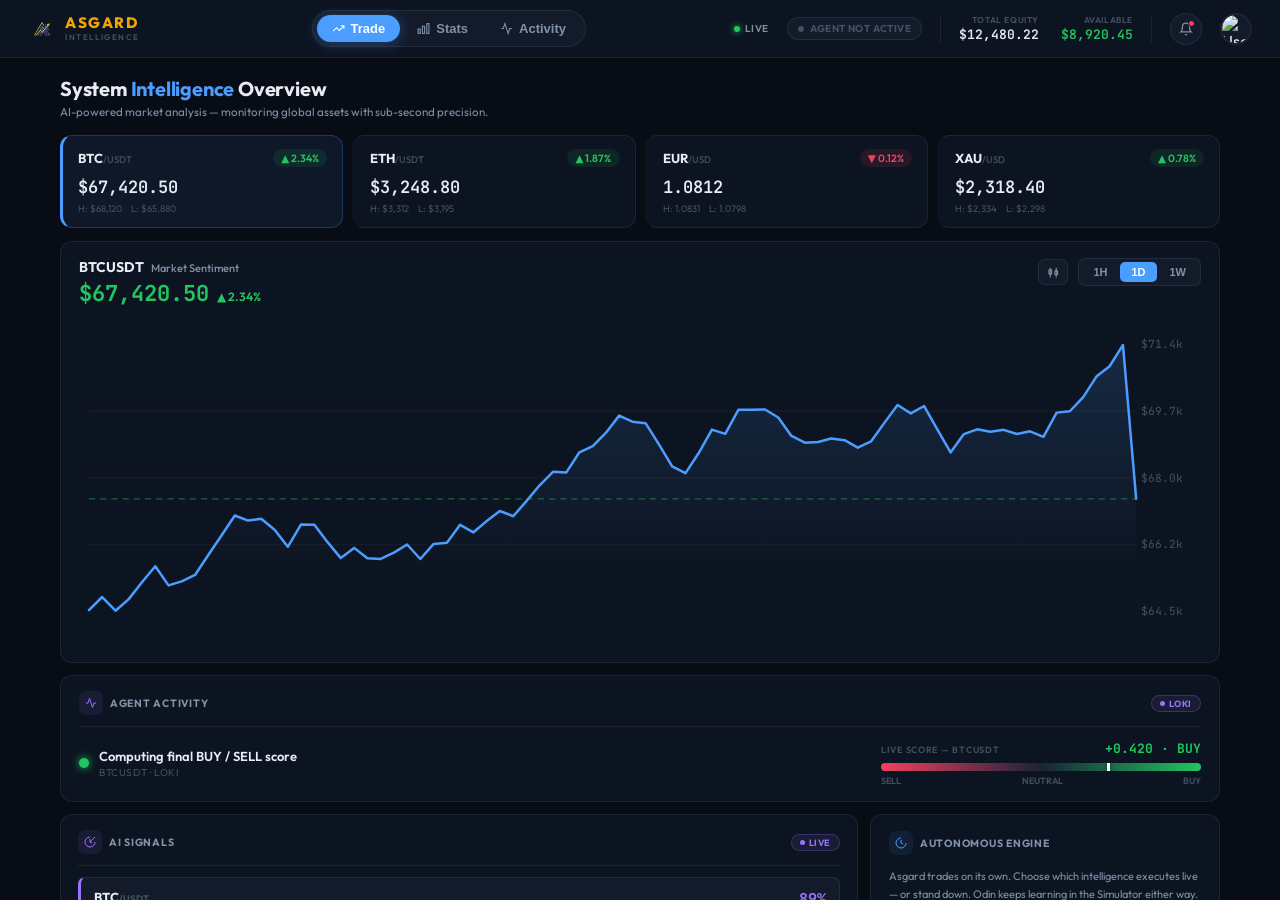
==== commit 74aabeb8: "feat: initialize Asgard trading platform with dashboard UI and backend simulation engine" ====
--- a/dashboard/index.html
+++ b/dashboard/index.html
@@ -22,7 +22,8 @@
 body{font-family:'Outfit',system-ui,sans-serif;background:var(--bg);color:var(--t1);height:100vh;overflow:hidden;}
 
 /* ── HEADER ── */
-.hdr{height:58px;display:flex;align-items:center;justify-content:space-between;padding:0 18px;background:var(--s1);border-bottom:1px solid var(--bd);gap:14px;position:relative;z-index:100;flex-shrink:0;}
+.hdr{height:58px;background:var(--s1);border-bottom:1px solid var(--bd);position:relative;z-index:100;flex-shrink:0;}
+.hdr-shell{width:100%;max-width:none;margin:0 auto;height:100%;display:flex;align-items:center;justify-content:space-between;padding:0 28px;gap:24px;}
 .brand{display:flex;align-items:center;gap:9px;cursor:pointer;min-width:136px;text-decoration:none;}
 .brand img{width:28px;height:28px;object-fit:contain;}
 .brand-name{font-size:15px;font-weight:800;color:var(--gold);letter-spacing:0.1em;text-transform:uppercase;line-height:1.1;}
@@ -32,12 +33,17 @@
 .nb:hover{color:var(--t1);background:var(--s3);}
 .nb.on{background:var(--blue);color:#fff;box-shadow:0 2px 14px rgba(75,157,255,.32);}
 .nb svg{width:13px;height:13px;flex-shrink:0;}
-.hdr-r{display:flex;align-items:center;gap:12px;min-width:136px;justify-content:flex-end;}
+.hdr-r{display:flex;align-items:center;gap:18px;justify-content:flex-end;}
 .live{display:flex;align-items:center;gap:5px;font-size:10px;font-weight:600;color:var(--t2);text-transform:uppercase;letter-spacing:.05em;}
 .ldot{width:6px;height:6px;border-radius:50%;background:var(--gr);box-shadow:0 0 6px var(--gr);animation:blink 2s infinite;}
 @keyframes blink{0%,100%{opacity:1}50%{opacity:.4}}
+.agentpill{display:flex;align-items:center;gap:6px;font-size:10px;font-weight:700;text-transform:uppercase;letter-spacing:.04em;padding:4px 10px;border-radius:999px;white-space:nowrap;border:1px solid var(--bd);background:var(--s2);}
+.agentpill .apdot{width:6px;height:6px;border-radius:50%;background:var(--t3);flex-shrink:0;}
+.agentpill.off{color:var(--t3);}
+.agentpill.on{color:var(--gr);border-color:var(--gr-bd);background:var(--gr-bg);}
+.agentpill.on .apdot{background:var(--gr);box-shadow:0 0 6px var(--gr);animation:blink 1.6s infinite;}
 .hdiv{width:1px;height:26px;background:var(--bd);}
-.mets{display:flex;gap:16px;}
+.mets{display:flex;gap:22px;}
 .met{display:flex;flex-direction:column;align-items:flex-end;gap:1px;}
 .ml{font-size:8.5px;font-weight:600;color:var(--t3);text-transform:uppercase;letter-spacing:.07em;}
 .mv{font-family:'JetBrains Mono',monospace;font-size:13px;font-weight:600;color:var(--t1);}
@@ -47,14 +53,15 @@
 .ibt svg{width:14px;height:14px;}
 .ndot{position:absolute;top:6px;right:6px;width:7px;height:7px;border-radius:50%;background:var(--re);border:1.5px solid var(--s1);}
 .ava{width:32px;height:32px;border-radius:50%;border:2px solid var(--bd);overflow:hidden;cursor:pointer;transition:border-color .18s;}
-.ava:hover{border-color:var(--blue);}
-.ava img{width:100%;height:100%;object-fit:cover;}
+.ava:hover,.ava.on{border-color:var(--blue);}
+.ava img{width:100%;height:100%;object-fit:cover;background:var(--s2);}
 
 /* ── LAYOUT ── */
 .main{height:calc(100vh - 58px);position:relative;}
-.view{position:absolute;inset:0;overflow-y:auto;padding:18px 20px;display:none;scrollbar-width:thin;scrollbar-color:var(--s3) transparent;}
-.view::-webkit-scrollbar{width:4px;}
-.view::-webkit-scrollbar-thumb{background:var(--s3);border-radius:2px;}
+.view{position:absolute;inset:0;overflow-y:auto;display:none;scrollbar-width:thin;scrollbar-color:var(--s3) transparent;}
+.shell{width:100%;max-width:1200px;margin:0 auto;padding:18px 20px;}
+.view::-webkit-scrollbar{width:5px;}
+.view::-webkit-scrollbar-thumb{background:var(--s3);border-radius:3px;}
 .view.on{display:block;animation:up .4s cubic-bezier(.2,0,0,1) both;}
 .vh{margin-bottom:16px;}
 .vt{font-size:20px;font-weight:700;letter-spacing:-.01em;}
@@ -88,7 +95,23 @@
 .tick-hl{font-size:9.5px;color:var(--t3);margin-top:4px;display:flex;gap:9px;}
 
 /* ── TRADE LAYOUT ── */
-.tlayout{display:grid;grid-template-columns:1fr 350px;gap:12px;align-items:start;}
+.tlayout{display:flex;flex-direction:column;gap:12px;}
+.tbottom{display:grid;grid-template-columns:1fr 350px;gap:12px;align-items:start;}
+@media(max-width:860px){.tbottom{grid-template-columns:1fr;}}
+/* Agent Activity panel */
+.actcard{background:var(--s1);border:1px solid var(--bd);border-radius:var(--r);padding:15px 18px;}
+.actrow{display:grid;grid-template-columns:1fr 320px;gap:18px;align-items:center;}
+@media(max-width:860px){.actrow{grid-template-columns:1fr;}}
+.actstage{display:flex;align-items:center;gap:10px;}
+.actdot{width:10px;height:10px;border-radius:50%;background:var(--gr);box-shadow:0 0 8px var(--gr);animation:blink 1.3s infinite;flex-shrink:0;}
+.actstage-t{font-size:13px;font-weight:600;color:var(--t1);}
+.actstage-s{font-size:10px;color:var(--t3);text-transform:uppercase;letter-spacing:.06em;margin-top:2px;}
+.gauge-track{position:relative;height:8px;border-radius:999px;overflow:hidden;background:linear-gradient(90deg,var(--re),var(--s3),var(--gr));}
+.gauge-mark{position:absolute;top:50%;transform:translateY(-50%);width:3px;height:16px;background:#fff;border-radius:2px;box-shadow:0 0 4px rgba(0,0,0,.4);}
+.gauge-lbls{display:flex;justify-content:space-between;font-size:9px;color:var(--t3);margin-top:4px;text-transform:uppercase;font-weight:600;}
+.kstat{font-size:9px;font-weight:700;padding:2px 7px;border-radius:999px;margin-left:6px;text-transform:uppercase;letter-spacing:.04em;}
+.kstat.ok{background:var(--gr-bg);color:var(--gr);border:1px solid var(--gr-bd);}
+.kstat.no{background:var(--re-bg);color:var(--re);border:1px solid var(--re-bd);}
 
 /* ── CHART ── */
 .chart-card{background:var(--s1);border:1px solid var(--bd);border-radius:var(--r);padding:16px 18px;}
@@ -102,6 +125,9 @@
 .tf{padding:4px 11px;font-size:11px;font-weight:600;color:var(--t2);background:none;border:none;border-radius:5px;cursor:pointer;transition:all .14s;}
 .tf:hover{color:var(--t1);}
 .tf.on{background:var(--blue);color:#fff;}
+.ctgl{display:flex;align-items:center;justify-content:center;width:30px;height:26px;color:var(--t2);background:var(--s2);border:1px solid var(--bd);border-radius:var(--rs);cursor:pointer;transition:all .14s;}
+.ctgl:hover{color:var(--t1);border-color:var(--bd-h);}
+.ctgl.on{background:var(--gr-bg);border-color:var(--gr-bd);color:var(--gr);}
 .chart-wrap{position:relative;}
 .ctip{position:absolute;top:8px;left:8px;background:var(--s3);border:1px solid var(--bd-h);border-radius:var(--rs);padding:7px 11px;pointer-events:none;display:none;z-index:10;}
 .ctip.on{display:block;}
@@ -109,30 +135,28 @@
 .ctip-p{font-family:'JetBrains Mono',monospace;font-size:15px;font-weight:700;color:var(--blue);}
 .chart-svg{width:100%;display:block;overflow:visible;}
 
-/* ── TRADE PANEL ── */
+/* ── RIGHT PANEL / ENGINE ── */
 .tpanel{display:flex;flex-direction:column;gap:11px;}
 .tc{background:var(--s1);border:1px solid var(--bd);border-radius:var(--r);padding:16px 18px;}
-.sides{display:flex;gap:3px;background:var(--s2);padding:3px;border-radius:var(--rp);border:1px solid var(--bd);margin-bottom:13px;}
-.sb{flex:1;padding:8px;font-size:12px;font-weight:700;text-transform:uppercase;letter-spacing:.05em;background:none;border:none;border-radius:var(--rp);cursor:pointer;transition:all .18s;color:var(--t2);}
-.sb.buy.on{background:var(--gr);color:#fff;box-shadow:0 2px 10px rgba(34,197,94,.28);}
-.sb.sell.on{background:var(--re);color:#fff;box-shadow:0 2px 10px rgba(244,63,94,.28);}
-.fl{margin-bottom:10px;}
-.fl label{font-size:9px;font-weight:600;color:var(--t3);text-transform:uppercase;letter-spacing:.08em;margin-bottom:4px;display:block;}
-.fi{width:100%;background:var(--s2);border:1px solid var(--bd);border-radius:var(--rs);padding:8px 11px;font-family:'JetBrains Mono',monospace;font-size:13px;color:var(--t1);outline:none;transition:border-color .18s;}
-.fi:focus{border-color:var(--blue-bd);}
-.frow{display:grid;grid-template-columns:1fr 1fr;gap:8px;}
+.erow{display:flex;align-items:center;gap:11px;padding:10px 12px;background:var(--s2);border:1px solid var(--bd);border-radius:var(--rs);cursor:pointer;margin-bottom:7px;transition:all .18s;}
+.erow:hover{border-color:var(--bd-h);}
+.erow.on{border-color:var(--blue-bd);background:var(--blue-bg);}
+.eradio{width:16px;height:16px;border-radius:50%;border:2px solid var(--t3);flex-shrink:0;position:relative;transition:all .18s;}
+.erow.on .eradio{border-color:var(--blue);}
+.erow.on .eradio::after{content:'';position:absolute;inset:3px;border-radius:50%;background:var(--blue);}
+.mav{width:30px;height:30px;border-radius:8px;display:flex;align-items:center;justify-content:center;font-weight:800;font-size:14px;flex-shrink:0;}
+.tbadge{display:inline-block;font-size:8.5px;font-weight:700;text-transform:uppercase;letter-spacing:.05em;padding:2px 7px;border-radius:var(--rp);}
 .sum{background:var(--s2);border:1px solid var(--bd);border-radius:var(--rs);padding:10px 12px;margin-bottom:12px;}
-.sr{display:flex;justify-content:space-between;font-size:12px;padding:3px 0;}
+.sr{display:flex;justify-content:space-between;font-size:12px;padding:3px 0;gap:10px;}
 .sr+.sr{border-top:1px solid var(--bd);}
 .sl{color:var(--t2);}
-.sv{font-family:'JetBrains Mono',monospace;font-weight:600;}
-.sv.b{color:var(--blue);font-size:14px;}
-.exbtn{width:100%;padding:11px;border-radius:var(--rp);font-size:13px;font-weight:700;text-transform:uppercase;letter-spacing:.06em;border:none;cursor:pointer;transition:all .18s;display:flex;align-items:center;justify-content:center;gap:7px;}
-.exbtn.buy{background:var(--gr);color:#fff;}
-.exbtn.buy:hover{box-shadow:0 4px 18px rgba(34,197,94,.38);transform:translateY(-1px);}
-.exbtn.sell{background:var(--re);color:#fff;}
-.exbtn.sell:hover{box-shadow:0 4px 18px rgba(244,63,94,.38);transform:translateY(-1px);}
+.sv{font-family:'JetBrains Mono',monospace;font-weight:600;text-align:right;}
+.exbtn{width:100%;padding:11px;border-radius:var(--rp);font-size:13px;font-weight:700;text-transform:uppercase;letter-spacing:.06em;border:none;cursor:pointer;transition:all .18s;display:flex;align-items:center;justify-content:center;gap:7px;color:#fff;}
+.exbtn:hover{transform:translateY(-1px);filter:brightness(1.06);}
 .exbtn svg{width:14px;height:14px;}
+.simbtn{width:100%;padding:11px;border-radius:var(--rp);font-size:12.5px;font-weight:700;text-transform:uppercase;letter-spacing:.06em;border:1px solid var(--pu-bd);cursor:pointer;transition:all .18s;display:flex;align-items:center;justify-content:center;gap:7px;background:var(--pu-bg);color:var(--pu);margin-top:9px;}
+.simbtn:hover{background:var(--pu);color:#fff;box-shadow:0 4px 18px rgba(155,114,255,.4);transform:translateY(-1px);}
+.simbtn svg{width:14px;height:14px;flex-shrink:0;}
 
 /* ── AI SIGNALS ── */
 .sc{background:var(--s1);border:1px solid var(--bd);border-radius:var(--r);padding:15px 17px;}
@@ -140,7 +164,7 @@
 .lbadge{display:flex;align-items:center;gap:4px;background:var(--pu-bg);border:1px solid var(--pu-bd);padding:2px 8px;border-radius:var(--rp);font-size:9px;font-weight:700;color:var(--pu);text-transform:uppercase;letter-spacing:.06em;}
 .lbadge .d{width:5px;height:5px;border-radius:50%;background:var(--pu);animation:blink 2s infinite;}
 .si{padding:11px 13px;background:var(--s2);border:1px solid var(--bd);border-left:3px solid var(--pu);border-radius:var(--rs);margin-bottom:8px;cursor:pointer;transition:all .18s;}
-.si:hover{background:var(--s3);border-color:var(--pu-bd);border-left-color:var(--pu);}
+.si:hover{background:var(--s3);border-color:var(--pu-bd);}
 .si:last-child{margin-bottom:0;}
 .si-top{display:flex;justify-content:space-between;align-items:flex-start;margin-bottom:7px;}
 .sisym{font-size:13px;font-weight:700;}
@@ -154,15 +178,12 @@
 .cfill{height:100%;border-radius:2px;background:linear-gradient(90deg,var(--pu),var(--blue));}
 .sreason{font-size:11px;color:var(--t2);line-height:1.55;}
 
-/* ── STATS ── */
+/* ── STATS / KPIs ── */
 .kgrid{display:grid;grid-template-columns:repeat(4,1fr);gap:9px;margin-bottom:13px;}
 .kpi{background:var(--s1);border:1px solid var(--bd);border-radius:var(--r);padding:15px 17px;}
 .kl{font-size:9px;font-weight:600;color:var(--t3);text-transform:uppercase;letter-spacing:.08em;margin-bottom:8px;}
 .kv{font-family:'JetBrains Mono',monospace;font-size:21px;font-weight:700;}
-.kv.g{color:var(--gr);}
-.kv.r{color:var(--re);}
-.kv.b{color:var(--blue);}
-.kv.p{color:var(--pu);}
+.kv.g{color:var(--gr);}.kv.r{color:var(--re);}.kv.b{color:var(--blue);}.kv.p{color:var(--pu);}.kv.gold{color:var(--gold);}
 .ks{font-size:11px;color:var(--t2);margin-top:5px;}
 .slayout{display:grid;grid-template-columns:1fr 290px;gap:12px;}
 .alist{display:flex;flex-direction:column;gap:7px;}
@@ -174,7 +195,7 @@
 .bfill{height:100%;border-radius:2px;}
 .asub{font-size:9.5px;color:var(--t3);margin-top:4px;}
 
-/* ── ACTIVITY ── */
+/* ── TABLES ── */
 table{width:100%;border-collapse:collapse;}
 th{font-size:9px;font-weight:600;color:var(--t3);text-transform:uppercase;letter-spacing:.07em;padding:0 0 9px;text-align:left;border-bottom:1px solid var(--bd);}
 td{padding:11px 0;font-size:12px;border-bottom:1px solid var(--bd);vertical-align:middle;}
@@ -185,6 +206,47 @@
 .sp.sell{background:var(--re-bg);color:var(--re);}
 .cbtn{padding:4px 9px;background:var(--re-bg);border:1px solid var(--re-bd);color:var(--re);border-radius:var(--rs);font-size:10px;font-weight:600;cursor:pointer;transition:all .15s;}
 .cbtn:hover{background:var(--re);color:#fff;}
+
+/* ── PROFILE SUBTABS ── */
+.ptabs{display:flex;gap:4px;background:var(--s2);border:1px solid var(--bd);padding:4px;border-radius:var(--rp);margin-bottom:16px;flex-wrap:wrap;width:fit-content;}
+.ptab{padding:7px 18px;font-size:12px;font-weight:600;color:var(--t2);background:none;border:none;border-radius:var(--rp);cursor:pointer;transition:all .18s;}
+.ptab:hover{color:var(--t1);}
+.ptab.on{background:var(--blue);color:#fff;box-shadow:0 2px 12px rgba(75,157,255,.3);}
+.psec{display:none;}
+.psec.on{display:block;animation:up .35s ease both;}
+
+/* ── MODELS ── */
+.mcard{background:var(--s1);border:1px solid var(--bd);border-radius:var(--r);padding:16px 18px;margin-bottom:11px;}
+.mhead{display:flex;align-items:center;gap:12px;margin-bottom:13px;}
+.mbig{width:44px;height:44px;border-radius:11px;display:flex;align-items:center;justify-content:center;font-weight:800;font-size:18px;flex-shrink:0;}
+.mtitle{font-size:15px;font-weight:700;}
+.mrole{font-size:10px;color:var(--t2);text-transform:uppercase;letter-spacing:.06em;font-weight:600;margin-top:1px;}
+.mdesc{font-size:12px;color:var(--t2);line-height:1.6;margin-bottom:13px;}
+.tierseg{display:flex;gap:3px;background:var(--s2);border:1px solid var(--bd);padding:3px;border-radius:var(--rp);margin-bottom:11px;}
+.tseg{flex:1;padding:8px 12px;font-size:12px;font-weight:700;color:var(--t2);background:var(--s2);border:1px solid var(--bd);border-radius:var(--rp);cursor:pointer;transition:all .18s;display:inline-block;text-align:center;}
+.tseg:hover{color:var(--t1);background:var(--s3);border-color:var(--bd-h);}
+.tseg.on{color:#080C14 !important;border-color:transparent;}
+.tseg.on:hover{color:#080C14 !important;}
+.tdescbox{background:var(--s2);border:1px solid var(--bd);border-radius:var(--rs);padding:12px 14px;}
+.tdh{display:flex;align-items:center;gap:8px;margin-bottom:6px;}
+.tdt{font-size:13px;font-weight:700;}
+.tdtext{font-size:11.5px;color:var(--t2);line-height:1.6;}
+.proflag{margin-top:10px;display:flex;align-items:center;justify-content:space-between;gap:10px;padding:9px 12px;background:var(--pu-bg);border:1px solid var(--pu-bd);border-radius:var(--rs);}
+.proflag span{font-size:10.5px;color:var(--pu);font-weight:600;line-height:1.5;}
+
+/* ── GENERIC GRID + STAT CELLS ── */
+.grid4{display:grid;grid-template-columns:repeat(4,1fr);gap:9px;margin-bottom:12px;}
+.grid2{display:grid;grid-template-columns:1fr 1fr;gap:9px;}
+.scell{background:var(--s1);border:1px solid var(--bd);border-radius:var(--r);padding:14px 16px;}
+.scell .l{font-size:9px;font-weight:600;color:var(--t3);text-transform:uppercase;letter-spacing:.07em;margin-bottom:7px;}
+.scell .v{font-family:'JetBrains Mono',monospace;font-size:19px;font-weight:700;}
+.scell .s{font-size:10.5px;color:var(--t2);margin-top:4px;}
+.ubar{height:7px;background:var(--s1);border-radius:4px;overflow:hidden;border:1px solid var(--bd);}
+.ufill{height:100%;border-radius:4px;}
+.lrow{display:flex;align-items:center;gap:14px;padding:13px 15px;background:var(--s2);border:1px solid var(--bd);border-radius:var(--rs);margin-bottom:8px;}
+.llog{font-size:11.5px;color:var(--t2);line-height:1.5;padding:9px 12px;border-left:2px solid var(--bd);margin-bottom:7px;background:var(--s2);border-radius:0 var(--rs) var(--rs) 0;}
+.llog b{color:var(--t1);font-weight:600;}
+.useg{display:flex;justify-content:space-between;font-size:11.5px;margin-bottom:5px;}
 
 /* ── SETTINGS ── */
 .slout{display:grid;grid-template-columns:1fr 320px;gap:12px;align-items:start;}
@@ -205,63 +267,94 @@
 .slider{width:100%;height:4px;border-radius:2px;background:var(--s1);-webkit-appearance:none;appearance:none;cursor:pointer;accent-color:var(--blue);}
 .rccard{background:var(--s1);border:1px solid var(--re-bd);border-radius:var(--r);padding:16px 18px;}
 .rwarn{font-size:11px;color:var(--t2);line-height:1.6;margin-bottom:13px;}
+.fl{margin-bottom:10px;}
+.fl label{font-size:9px;font-weight:600;color:var(--t3);text-transform:uppercase;letter-spacing:.08em;margin-bottom:4px;display:block;}
+.fi{width:100%;background:var(--s2);border:1px solid var(--bd);border-radius:var(--rs);padding:8px 11px;font-family:'JetBrains Mono',monospace;font-size:13px;color:var(--t1);outline:none;transition:border-color .18s;}
+.fi:focus{border-color:var(--blue-bd);}
 .savebtn{width:100%;padding:10px;background:var(--blue);color:#fff;border:none;border-radius:var(--rp);font-size:13px;font-weight:700;text-transform:uppercase;letter-spacing:.06em;cursor:pointer;transition:all .18s;margin-top:13px;}
 .savebtn:hover{box-shadow:0 4px 16px rgba(75,157,255,.38);transform:translateY(-1px);}
 .dangbtn{width:100%;padding:10px;background:var(--re);color:#fff;border:none;border-radius:var(--rp);font-size:13px;font-weight:700;text-transform:uppercase;letter-spacing:.06em;cursor:pointer;transition:all .18s;}
 .dangbtn:hover{box-shadow:0 4px 16px rgba(244,63,94,.38);transform:translateY(-1px);}
 
 /* ── TOAST ── */
+/* PIN modal */
+.modal-ov{position:fixed;inset:0;background:rgba(4,7,12,.72);backdrop-filter:blur(3px);display:flex;align-items:center;justify-content:center;z-index:400;opacity:0;pointer-events:none;transition:opacity .2s;}
+.modal-ov.on{opacity:1;pointer-events:auto;}
+.modal{width:380px;max-width:92vw;background:var(--s1);border:1px solid var(--bd-h);border-radius:14px;padding:22px;box-shadow:0 24px 70px rgba(0,0,0,.6);transform:translateY(10px) scale(.98);transition:transform .2s;}
+.modal-ov.on .modal{transform:none;}
+.modal h3{font-size:15px;font-weight:800;margin-bottom:6px;display:flex;align-items:center;gap:8px;}
+.modal .msub{font-size:11.5px;color:var(--t2);line-height:1.55;margin-bottom:16px;}
+.modal .pincode{font-family:'JetBrains Mono',monospace;font-size:30px;font-weight:700;letter-spacing:.32em;text-align:center;color:var(--gold);background:var(--s2);border:1px dashed var(--gold-bd);border-radius:10px;padding:14px 0;margin-bottom:6px;user-select:all;}
+.modal .pinhint{font-size:10px;color:var(--t3);text-align:center;margin-bottom:14px;}
+.modal .pininput{width:100%;font-family:'JetBrains Mono',monospace;font-size:20px;letter-spacing:.3em;text-align:center;background:var(--s2);border:1px solid var(--bd-h);border-radius:9px;padding:11px;color:var(--t1);outline:none;}
+.modal .pininput:focus{border-color:var(--gold-bd);}
+.modal .pinerr{font-size:11px;color:var(--re);min-height:15px;margin-top:7px;text-align:center;font-weight:600;}
+.modal .mbtns{display:flex;gap:9px;margin-top:8px;}
+.modal .mbtn{flex:1;padding:11px;border-radius:999px;font-size:12.5px;font-weight:700;border:none;cursor:pointer;transition:all .15s;}
+.modal .mbtn.cancel{background:var(--s3);color:var(--t2);}
+.modal .mbtn.cancel:hover{color:var(--t1);}
+.modal .mbtn.confirm{background:var(--gr);color:#fff;}
+.modal .mbtn.confirm:hover{box-shadow:0 4px 16px rgba(34,197,94,.4);}
+.modal .mwarn{font-size:10px;color:var(--re);background:var(--re-bg);border:1px solid var(--re-bd);border-radius:7px;padding:8px 10px;margin-bottom:14px;line-height:1.5;}
+
 .toast{position:fixed;bottom:22px;left:50%;transform:translateX(-50%) translateY(20px);background:var(--s3);border:1px solid var(--bd-h);border-radius:var(--rp);padding:11px 20px;font-size:12px;font-weight:600;color:var(--t1);box-shadow:0 12px 36px rgba(0,0,0,.55);opacity:0;pointer-events:none;transition:all .28s cubic-bezier(.2,0,0,1);z-index:300;display:flex;align-items:center;gap:9px;}
 .toast.on{opacity:1;transform:translateX(-50%) translateY(0);}
 .toast .dot{width:8px;height:8px;border-radius:50%;background:var(--gr);box-shadow:0 0 7px var(--gr);}
 .toast.err .dot{background:var(--re);box-shadow:0 0 7px var(--re);}
+.toast.pu .dot{background:var(--pu);box-shadow:0 0 7px var(--pu);}
 
 /* ── UTILS ── */
 .mono{font-family:'JetBrains Mono',monospace;}
 .fw7{font-weight:700;}
-.g{color:var(--gr);}.r{color:var(--re);}.b{color:var(--blue);}
+.g{color:var(--gr);}.r{color:var(--re);}.b{color:var(--blue);}.pu{color:var(--pu);}.gold{color:var(--gold);}
 .t2{color:var(--t2);}.t3{color:var(--t3);}
 .f11{font-size:11px;}.f10{font-size:10px;}
+.sectitle{font-size:13px;font-weight:700;margin:18px 0 10px;}
 @keyframes up{from{opacity:0;transform:translateY(8px)}to{opacity:1;transform:translateY(0)}}
+
+/* ── PROFILE CENTERING OVERRIDES ── */
+#v-profile .shell { max-width: 800px; }
+#v-profile .ptabs { margin: 0 auto 16px; }
+#v-profile .vh { text-align: center; }
 </style>
 </head>
 <body>
 
 <!-- ═══ HEADER ═══ -->
 <header class="hdr">
-  <a class="brand" onclick="sv('trade')">
-    <img src="logo.png" alt="Asgard">
-    <div><div class="brand-name">Asgard</div><div class="brand-sub">Intelligence</div></div>
-  </a>
-
-  <nav class="nav">
-    <button class="nb on" data-v="trade" onclick="sv('trade')">
-      <svg viewBox="0 0 24 24" fill="none" stroke="currentColor" stroke-width="2"><polyline points="22 7 13.5 15.5 8.5 10.5 2 17"/><polyline points="16 7 22 7 22 13"/></svg>Trade
-    </button>
-    <button class="nb" data-v="stats" onclick="sv('stats')">
-      <svg viewBox="0 0 24 24" fill="none" stroke="currentColor" stroke-width="2"><rect x="18" y="3" width="4" height="18"/><rect x="10" y="8" width="4" height="13"/><rect x="2" y="13" width="4" height="8"/></svg>Stats
-    </button>
-    <button class="nb" data-v="activity" onclick="sv('activity')">
-      <svg viewBox="0 0 24 24" fill="none" stroke="currentColor" stroke-width="2"><polyline points="22 12 18 12 15 21 9 3 6 12 2 12"/></svg>Activity
-    </button>
-    <button class="nb" data-v="settings" onclick="sv('settings')">
-      <svg viewBox="0 0 24 24" fill="none" stroke="currentColor" stroke-width="2"><circle cx="12" cy="12" r="3"/><path d="M19.4 15a1.65 1.65 0 0 0 .33 1.82l.06.06a2 2 0 0 1-2.83 2.83l-.06-.06a1.65 1.65 0 0 0-1.82-.33 1.65 1.65 0 0 0-1 1.51V21a2 2 0 0 1-4 0v-.09A1.65 1.65 0 0 0 9 19.4a1.65 1.65 0 0 0-1.82.33l-.06.06a2 2 0 0 1-2.83-2.83l.06-.06A1.65 1.65 0 0 0 4.68 15a1.65 1.65 0 0 0-1.51-1H3a2 2 0 0 1 0-4h.09A1.65 1.65 0 0 0 4.6 9a1.65 1.65 0 0 0-.33-1.82l-.06-.06a2 2 0 0 1 2.83-2.83l.06.06A1.65 1.65 0 0 0 9 4.68a1.65 1.65 0 0 0 1-1.51V3a2 2 0 0 1 4 0v.09a1.65 1.65 0 0 0 1 1.51 1.65 1.65 0 0 0 1.82-.33l.06-.06a2 2 0 0 1 2.83 2.83l-.06.06A1.65 1.65 0 0 0 19.4 9a1.65 1.65 0 0 0 1.51 1H21a2 2 0 0 1 0 4h-.09a1.65 1.65 0 0 0-1.51 1z"/></svg>Settings
-    </button>
-  </nav>
-
-  <div class="hdr-r">
-    <div class="live"><span class="ldot"></span>Live</div>
-    <div class="hdiv"></div>
-    <div class="mets">
-      <div class="met"><span class="ml">Total Equity</span><span class="mv" id="hdr-equity">$12,480.22</span></div>
-      <div class="met"><span class="ml">Available</span><span class="mv g" id="hdr-avail">$8,920.45</span></div>
-    </div>
-    <div class="hdiv"></div>
-    <button class="ibt" onclick="showToast('No new system alerts')">
-      <svg viewBox="0 0 24 24" fill="none" stroke="currentColor" stroke-width="2"><path d="M18 8A6 6 0 0 0 6 8c0 7-3 9-3 9h18s-3-2-3-9"/><path d="M13.73 21a2 2 0 0 1-3.46 0"/></svg>
-      <span class="ndot"></span>
-    </button>
-    <div class="ava"><img src="https://api.dicebear.com/7.x/avataaars/svg?seed=Asgard" alt="User"></div>
+  <div class="hdr-shell">
+    <a class="brand" onclick="sv('trade')">
+      <img src="logo.png" alt="Asgard">
+      <div><div class="brand-name">Asgard</div><div class="brand-sub">Intelligence</div></div>
+    </a>
+
+    <nav class="nav">
+      <button class="nb on" data-v="trade" onclick="sv('trade')">
+        <svg viewBox="0 0 24 24" fill="none" stroke="currentColor" stroke-width="2"><polyline points="22 7 13.5 15.5 8.5 10.5 2 17"/><polyline points="16 7 22 7 22 13"/></svg>Trade
+      </button>
+      <button class="nb" data-v="stats" onclick="sv('stats')">
+        <svg viewBox="0 0 24 24" fill="none" stroke="currentColor" stroke-width="2"><rect x="18" y="3" width="4" height="18"/><rect x="10" y="8" width="4" height="13"/><rect x="2" y="13" width="4" height="8"/></svg>Stats
+      </button>
+      <button class="nb" data-v="activity" onclick="sv('activity')">
+        <svg viewBox="0 0 24 24" fill="none" stroke="currentColor" stroke-width="2"><polyline points="22 12 18 12 15 21 9 3 6 12 2 12"/></svg>Activity
+      </button>
+    </nav>
+
+    <div class="hdr-r">
+      <div class="live"><span class="ldot"></span>Live</div>
+      <div class="agentpill off" id="agentpill"><span class="apdot"></span><span id="agentpill-txt">Agent not active</span></div>
+      <div class="hdiv"></div>
+      <div class="mets">
+        <div class="met"><span class="ml">Total Equity</span><span class="mv">$12,480.22</span></div>
+        <div class="met"><span class="ml">Available</span><span class="mv g">$8,920.45</span></div>
+      </div>
+      <div class="hdiv"></div>
+      <button class="ibt" onclick="showToast('No new system alerts')">
+        <svg viewBox="0 0 24 24" fill="none" stroke="currentColor" stroke-width="2"><path d="M18 8A6 6 0 0 0 6 8c0 7-3 9-3 9h18s-3-2-3-9"/><path d="M13.73 21a2 2 0 0 1-3.46 0"/></svg>
+        <span class="ndot"></span>
+      </button>
+      <div class="ava" id="ava" title="Profile" onclick="sv('profile')"><img src="https://api.dicebear.com/7.x/avataaars/svg?seed=Asgard" alt="User"></div>
+    </div>
   </div>
 </header>
 
@@ -270,28 +363,29 @@
 
 <!-- ── TRADE ── -->
 <div class="view on" id="v-trade">
-  <div class="vh">
-    <div class="vt">System <em>Intelligence</em> Overview</div>
-    <div class="vs">AI-powered market analysis — monitoring global assets with sub-second precision.</div>
-  </div>
+  <div class="shell">
+    <div class="vh">
+      <div class="vt">System <em>Intelligence</em> Overview</div>
+      <div class="vs">AI-powered market analysis — monitoring global assets with sub-second precision.</div>
+    </div>
 
   <div class="ticks">
-    <div class="tick on" onclick="selTick(this,'BTC','USDT',67420.50,2.34,'H: $68,120','L: $65,880')">
+    <div class="tick on" onclick="selTick(this,'BTC','USDT',67420.50,2.34)">
       <div class="tick-top"><div class="tick-sym">BTC<small>/USDT</small></div><div class="chg up">▲ 2.34%</div></div>
       <div class="tick-price">$67,420.50</div>
       <div class="tick-hl"><span>H: $68,120</span><span>L: $65,880</span></div>
     </div>
-    <div class="tick" onclick="selTick(this,'ETH','USDT',3248.80,1.87,'H: $3,312','L: $3,195')">
+    <div class="tick" onclick="selTick(this,'ETH','USDT',3248.80,1.87)">
       <div class="tick-top"><div class="tick-sym">ETH<small>/USDT</small></div><div class="chg up">▲ 1.87%</div></div>
       <div class="tick-price">$3,248.80</div>
       <div class="tick-hl"><span>H: $3,312</span><span>L: $3,195</span></div>
     </div>
-    <div class="tick" onclick="selTick(this,'EUR','USD',1.0812,-0.12,'H: 1.0831','L: 1.0798')">
+    <div class="tick" onclick="selTick(this,'EUR','USD',1.0812,-0.12)">
       <div class="tick-top"><div class="tick-sym">EUR<small>/USD</small></div><div class="chg dn">▼ 0.12%</div></div>
       <div class="tick-price">1.0812</div>
       <div class="tick-hl"><span>H: 1.0831</span><span>L: 1.0798</span></div>
     </div>
-    <div class="tick" onclick="selTick(this,'XAU','USD',2318.40,0.78,'H: $2,334','L: $2,298')">
+    <div class="tick" onclick="selTick(this,'XAU','USD',2318.40,0.78)">
       <div class="tick-top"><div class="tick-sym">XAU<small>/USD</small></div><div class="chg up">▲ 0.78%</div></div>
       <div class="tick-price">$2,318.40</div>
       <div class="tick-hl"><span>H: $2,334</span><span>L: $2,298</span></div>
@@ -309,10 +403,15 @@
             <span class="cpct" id="cpct">▲ 2.34%</span>
           </div>
         </div>
-        <div class="tfs">
-          <button class="tf" onclick="setTF(this)">1H</button>
-          <button class="tf on" onclick="setTF(this)">1D</button>
-          <button class="tf" onclick="setTF(this)">1W</button>
+        <div style="display:flex;align-items:center;gap:10px;">
+          <button class="ctgl" id="candle-toggle" onclick="toggleCandles()" title="Show candlestick patterns">
+            <svg viewBox="0 0 24 24" width="13" height="13" fill="none" stroke="currentColor" stroke-width="2"><line x1="6" y1="3" x2="6" y2="21"/><rect x="3.5" y="7" width="5" height="8" rx="1"/><line x1="17" y1="3" x2="17" y2="21"/><rect x="14.5" y="9" width="5" height="7" rx="1"/></svg>
+          </button>
+          <div class="tfs">
+            <button class="tf" onclick="setTF(this)">1H</button>
+            <button class="tf on" onclick="setTF(this)">1D</button>
+            <button class="tf" onclick="setTF(this)">1W</button>
+          </div>
         </div>
       </div>
       <div class="chart-wrap" id="cwrap">
@@ -327,6 +426,7 @@
           <g id="cgrid"></g>
           <path id="carea" fill="url(#cg)"/>
           <path id="cline" fill="none" stroke="#4B9DFF" stroke-width="2" stroke-linecap="round" stroke-linejoin="round"/>
+          <g id="ccandles"></g>
           <line id="ccurr" stroke="#22C55E" stroke-width="1" stroke-dasharray="5,4" opacity="0.45"/>
           <line id="cvl" stroke="rgba(255,255,255,0.18)" stroke-width="1" stroke-dasharray="3,3" display="none"/>
           <line id="chl" stroke="rgba(255,255,255,0.18)" stroke-width="1" stroke-dasharray="3,3" display="none"/>
@@ -336,35 +436,36 @@
       </div>
     </div>
 
-    <!-- Right panel -->
-    <div class="tpanel">
-      <div class="tc">
-        <div class="ct">
-          <span class="ic icb"><svg viewBox="0 0 24 24" fill="none" stroke="currentColor" stroke-width="2"><rect x="2" y="7" width="20" height="14" rx="2"/><path d="M16 21V5a2 2 0 0 0-2-2h-4a2 2 0 0 0-2 2v16"/></svg></span>
-          Manual Trade
-        </div>
-        <div class="sides">
-          <button class="sb buy on" id="bbuy" onclick="setSide('buy')">Buy</button>
-          <button class="sb sell" id="bsell" onclick="setSide('sell')">Sell</button>
-        </div>
-        <div class="fl">
-          <label>Order Size (<span id="szunit">BTC</span>)</label>
-          <input class="fi" id="osize" type="number" value="0.1" step="0.01" min="0.001" oninput="recalc()">
-        </div>
-        <div class="fl frow">
-          <div><label>Stop Loss ($)</label><input class="fi" id="osl" type="number" value="66080"></div>
-          <div><label>Take Profit ($)</label><input class="fi" id="otp" type="number" value="70790"></div>
-        </div>
-        <div class="sum">
-          <div class="sr"><span class="sl">Asset Price</span><span class="sv mono" id="oprice">$67,420.50</span></div>
-          <div class="sr"><span class="sl">Order Cost</span><span class="sv b mono" id="ocost">$6,742.05</span></div>
-        </div>
-        <button class="exbtn buy" id="exbtn" onclick="execOrder()">
-          <svg viewBox="0 0 24 24" fill="none" stroke="currentColor" stroke-width="2.5"><line x1="5" y1="12" x2="19" y2="12"/><polyline points="12 5 19 12 12 19"/></svg>
-          Execute Buy
-        </button>
-      </div>
-
+    <!-- Agent Activity — what the engine is doing right now + live BUY/SELL score -->
+    <div class="actcard">
+      <div class="sh" style="margin-bottom:13px">
+        <div class="ct" style="margin-bottom:0">
+          <span class="ic icp"><svg viewBox="0 0 24 24" fill="none" stroke="currentColor" stroke-width="2"><path d="M22 12h-4l-3 9L9 3l-3 9H2"/></svg></span>
+          Agent Activity
+        </div>
+        <div class="lbadge"><span class="d"></span><span id="act-agent">Loki</span></div>
+      </div>
+      <div class="actrow">
+        <div class="actstage">
+          <span class="actdot" id="act-dot"></span>
+          <div>
+            <div class="actstage-t" id="act-stage">Computing final BUY / SELL score</div>
+            <div class="actstage-s" id="act-sub">BTCUSDT · Loki</div>
+          </div>
+        </div>
+        <div>
+          <div style="display:flex;justify-content:space-between;align-items:baseline;margin-bottom:6px;">
+            <span style="font-size:9px;font-weight:600;color:var(--t3);text-transform:uppercase;letter-spacing:.08em;">Live Score — <span id="act-sym">BTCUSDT</span></span>
+            <span class="mono fw7 g" id="act-score" style="font-size:13px">+0.420 · BUY</span>
+          </div>
+          <div class="gauge-track"><span class="gauge-mark" id="act-mark" style="left:calc(71% - 1.5px)"></span></div>
+          <div class="gauge-lbls"><span>Sell</span><span>Neutral</span><span>Buy</span></div>
+        </div>
+      </div>
+    </div>
+
+    <!-- Bottom: AI Signals (under the graph) + Autonomous Engine -->
+    <div class="tbottom">
       <!-- Signals -->
       <div class="sc">
         <div class="sh">
@@ -374,38 +475,52 @@
           </div>
           <div class="lbadge"><span class="d"></span>Live</div>
         </div>
-        <div class="si" onclick="selTick(document.querySelectorAll('.tick')[0],'BTC','USDT',67420.50,2.34,'H: $68,120','L: $65,880')">
+        <div class="si" onclick="selTick(document.querySelectorAll('.tick')[0],'BTC','USDT',67420.50,2.34)">
           <div class="si-top">
-            <div><div class="sisym">BTC<small>/USDT</small></div><div class="dir buy">BUY</div></div>
+            <div><div class="sisym">BTC<small>/USDT</small></div><div class="dir buy">BUY · Loki</div></div>
             <div class="siconf">89%<small>Confidence</small></div>
           </div>
           <div class="cbar"><div class="cfill" style="width:89%"></div></div>
           <div class="sreason">"Short-term trend shift detected. RSI divergence confirmed on 15m. Momentum aligning."</div>
         </div>
-        <div class="si" onclick="selTick(document.querySelectorAll('.tick')[1],'ETH','USDT',3248.80,1.87,'H: $3,312','L: $3,195')">
+        <div class="si" onclick="selTick(document.querySelectorAll('.tick')[1],'ETH','USDT',3248.80,1.87)">
           <div class="si-top">
-            <div><div class="sisym">ETH<small>/USDT</small></div><div class="dir buy">BUY</div></div>
+            <div><div class="sisym">ETH<small>/USDT</small></div><div class="dir buy">BUY · Thor</div></div>
             <div class="siconf">76%<small>Confidence</small></div>
           </div>
           <div class="cbar"><div class="cfill" style="width:76%"></div></div>
           <div class="sreason">"Volume surge above 20-period avg. Breakout pattern forming at key resistance."</div>
         </div>
-        <div class="si" onclick="selTick(document.querySelectorAll('.tick')[3],'XAU','USD',2318.40,0.78,'H: $2,334','L: $2,298')">
+        <div class="si" onclick="selTick(document.querySelectorAll('.tick')[3],'XAU','USD',2318.40,0.78)">
           <div class="si-top">
-            <div><div class="sisym">XAU<small>/USD</small></div><div class="dir sell">SELL</div></div>
+            <div><div class="sisym">XAU<small>/USD</small></div><div class="dir sell">SELL · Odin</div></div>
             <div class="siconf">71%<small>Confidence</small></div>
           </div>
           <div class="cbar"><div class="cfill" style="width:71%"></div></div>
           <div class="sreason">"Macro risk indicators suggest short-term correction. Overextended from 200-MA."</div>
         </div>
       </div>
-    </div>
+
+      <!-- Autonomous Engine -->
+      <div class="tc">
+        <div class="ct">
+          <span class="ic icb"><svg viewBox="0 0 24 24" fill="none" stroke="currentColor" stroke-width="2"><path d="M12 2a10 10 0 1 0 10 10"/><path d="M12 6v6l4 2"/></svg></span>
+          Autonomous Engine
+        </div>
+        <p class="t2 f11" style="line-height:1.6;margin-bottom:12px;">Asgard trades on its own. Choose which intelligence executes live — or stand down. Odin keeps learning in the Simulator either way.</p>
+        <div id="engine-models"></div>
+        <div class="sum" id="engine-summary"></div>
+        <button class="exbtn" id="engine-toggle" onclick="toggleEngine()"></button>
+      </div>
+    </div>
+  </div>
   </div>
 </div>
 
 <!-- ── STATS ── -->
 <div class="view" id="v-stats">
-  <div class="vh"><div class="vt">Performance <em>Stats</em></div><div class="vs">Historical equity curves, win rates, and RL strategy allocation models.</div></div>
+  <div class="shell">
+    <div class="vh"><div class="vt">Performance <em>Stats</em></div><div class="vs">Historical equity curves, win rates, and RL strategy allocation models.</div></div>
   <div class="kgrid">
     <div class="kpi"><div class="kl">Total Profit (Daily)</div><div class="kv g">+$342.18</div><div class="ks">+2.74% equity growth</div></div>
     <div class="kpi"><div class="kl">Avg Win Rate</div><div class="kv b">72.7%</div><div class="ks">Across all RL agents</div></div>
@@ -419,17 +534,12 @@
         Comparative RL Backtest — 30D
       </div>
       <div style="display:flex;gap:14px;margin-bottom:12px;font-size:11px;color:var(--t2);">
-        <span style="display:flex;align-items:center;gap:5px;"><span style="width:18px;height:2px;background:var(--blue);border-radius:2px;display:inline-block"></span>Loki Pro</span>
-        <span style="display:flex;align-items:center;gap:5px;"><span style="width:18px;height:2px;background:var(--pu);border-radius:2px;display:inline-block"></span>Thor Pro</span>
-        <span style="display:flex;align-items:center;gap:5px;"><span style="width:18px;height:2px;background:var(--gold);border-radius:2px;display:inline-block"></span>Odin Pro</span>
+        <span style="display:flex;align-items:center;gap:5px;"><span style="width:18px;height:2px;background:var(--blue);border-radius:2px;display:inline-block"></span>Loki</span>
+        <span style="display:flex;align-items:center;gap:5px;"><span style="width:18px;height:2px;background:var(--pu);border-radius:2px;display:inline-block"></span>Thor</span>
+        <span style="display:flex;align-items:center;gap:5px;"><span style="width:18px;height:2px;background:var(--gold);border-radius:2px;display:inline-block"></span>Odin</span>
       </div>
       <svg viewBox="0 0 600 180" style="width:100%;display:block;overflow:visible">
-        <defs>
-          <linearGradient id="lg" x1="0" y1="0" x2="0" y2="1">
-            <stop offset="0%" stop-color="#4B9DFF" stop-opacity="0.14"/>
-            <stop offset="100%" stop-color="#4B9DFF" stop-opacity="0"/>
-          </linearGradient>
-        </defs>
+        <defs><linearGradient id="lg" x1="0" y1="0" x2="0" y2="1"><stop offset="0%" stop-color="#4B9DFF" stop-opacity="0.14"/><stop offset="100%" stop-color="#4B9DFF" stop-opacity="0"/></linearGradient></defs>
         <line x1="0" y1="45" x2="600" y2="45" stroke="rgba(255,255,255,0.04)" stroke-width="1"/>
         <line x1="0" y1="90" x2="600" y2="90" stroke="rgba(255,255,255,0.04)" stroke-width="1"/>
         <line x1="0" y1="135" x2="600" y2="135" stroke="rgba(255,255,255,0.04)" stroke-width="1"/>
@@ -442,9 +552,9 @@
     <div class="card cp">
       <div class="ct"><span class="ic icg"><svg viewBox="0 0 24 24" fill="none" stroke="currentColor" stroke-width="2"><rect x="3" y="4" width="18" height="18" rx="2"/><line x1="16" y1="2" x2="16" y2="6"/><line x1="8" y1="2" x2="8" y2="6"/><line x1="3" y1="10" x2="21" y2="10"/></svg></span>Agent Breakdown</div>
       <div class="alist">
-        <div class="ai"><div class="atop"><span class="aname" style="color:var(--blue)">Loki Pro</span><span class="apnl">+$142.30</span></div><div class="btrack"><div class="bfill" style="width:72%;background:var(--blue)"></div></div><div class="asub">Win rate 74.2% · 48 trades</div></div>
-        <div class="ai"><div class="atop"><span class="aname" style="color:var(--pu)">Thor Pro</span><span class="apnl">+$118.44</span></div><div class="btrack"><div class="bfill" style="width:60%;background:var(--pu)"></div></div><div class="asub">Win rate 71.0% · 31 trades</div></div>
-        <div class="ai"><div class="atop"><span class="aname" style="color:var(--gold)">Odin Pro</span><span class="apnl">+$81.44</span></div><div class="btrack"><div class="bfill" style="width:45%;background:var(--gold)"></div></div><div class="asub">Win rate 68.9% · 19 trades</div></div>
+        <div class="ai"><div class="atop"><span class="aname" style="color:var(--blue)">Loki</span><span class="apnl">+$142.30</span></div><div class="btrack"><div class="bfill" style="width:72%;background:var(--blue)"></div></div><div class="asub">Win rate 74.2% · 48 trades</div></div>
+        <div class="ai"><div class="atop"><span class="aname" style="color:var(--pu)">Thor</span><span class="apnl">+$118.44</span></div><div class="btrack"><div class="bfill" style="width:60%;background:var(--pu)"></div></div><div class="asub">Win rate 71.0% · 31 trades</div></div>
+        <div class="ai"><div class="atop"><span class="aname" style="color:var(--gold)">Odin</span><span class="apnl">+$81.44</span></div><div class="btrack"><div class="bfill" style="width:45%;background:var(--gold)"></div></div><div class="asub">Win rate 68.9% · 19 trades</div></div>
       </div>
       <div style="margin-top:13px;padding:11px 13px;background:var(--gr-bg);border:1px solid var(--gr-bd);border-radius:var(--rs);">
         <div style="font-size:9px;font-weight:700;color:var(--gr);text-transform:uppercase;letter-spacing:.07em;margin-bottom:3px;">Macro Status</div>
@@ -452,33 +562,29 @@
       </div>
     </div>
   </div>
+  </div>
 </div>
 
 <!-- ── ACTIVITY ── -->
 <div class="view" id="v-activity">
-  <div class="vh"><div class="vt">Live <em>Activity</em></div><div class="vs">Currently open positions and real-time trade logs.</div></div>
+  <div class="shell">
+    <div class="vh"><div class="vt">Live <em>Activity</em></div><div class="vs">Currently open positions and real-time trade logs.</div></div>
   <div class="card cp" style="margin-bottom:12px;">
     <div class="ct"><span class="ic icb"><svg viewBox="0 0 24 24" fill="none" stroke="currentColor" stroke-width="2"><polyline points="22 12 18 12 15 21 9 3 6 12 2 12"/></svg></span>Active Open Positions</div>
     <table>
-      <thead><tr><th>Asset</th><th>Side</th><th>Size</th><th>Entry</th><th>Current</th><th>Unrealized PnL</th><th></th></tr></thead>
+      <thead><tr><th>Asset</th><th>Side</th><th>Agent</th><th>Size</th><th>Entry</th><th>Current</th><th>Unrealized PnL</th><th></th></tr></thead>
       <tbody id="open-positions">
         <tr>
-          <td class="fw7">BTC<small class="t3">/USDT</small></td>
-          <td><span class="sp buy">BUY</span></td>
-          <td class="mono">0.15</td>
-          <td class="mono">$65,820.00</td>
-          <td class="mono">$67,420.50</td>
-          <td class="mono g fw7">+$240.08</td>
-          <td><button class="cbtn" onclick="closePos(this,'BTC')">Close</button></td>
+          <td class="fw7">BTC<small class="t3">/USDT</small></td><td><span class="sp buy">BUY</span></td>
+          <td class="b f10 fw7" style="text-transform:uppercase">Loki</td>
+          <td class="mono">0.15</td><td class="mono">$65,820.00</td><td class="mono">$67,420.50</td>
+          <td class="mono g fw7">+$240.08</td><td><button class="cbtn" onclick="closePos(this,'BTC')">Close</button></td>
         </tr>
         <tr>
-          <td class="fw7">ETH<small class="t3">/USDT</small></td>
-          <td><span class="sp buy">BUY</span></td>
-          <td class="mono">1.20</td>
-          <td class="mono">$3,180.00</td>
-          <td class="mono">$3,248.80</td>
-          <td class="mono g fw7">+$82.56</td>
-          <td><button class="cbtn" onclick="closePos(this,'ETH')">Close</button></td>
+          <td class="fw7">ETH<small class="t3">/USDT</small></td><td><span class="sp buy">BUY</span></td>
+          <td class="pu f10 fw7" style="text-transform:uppercase">Thor</td>
+          <td class="mono">1.20</td><td class="mono">$3,180.00</td><td class="mono">$3,248.80</td>
+          <td class="mono g fw7">+$82.56</td><td><button class="cbtn" onclick="closePos(this,'ETH')">Close</button></td>
         </tr>
       </tbody>
     </table>
@@ -489,114 +595,431 @@
       <div style="display:flex;gap:7px;">
         <input id="histsearch" oninput="filterHist()" style="background:var(--s2);border:1px solid var(--bd);border-radius:var(--rp);padding:5px 12px;font-size:11px;color:var(--t1);outline:none;width:130px;" placeholder="Search asset…">
         <select id="histagent" onchange="filterHist()" style="background:var(--s2);border:1px solid var(--bd);border-radius:var(--rp);padding:5px 11px;font-size:11px;color:var(--t1);outline:none;cursor:pointer;">
-          <option>All Agents</option><option>Loki Pro</option><option>Thor Pro</option><option>Odin Pro</option><option>Manual</option>
+          <option>All Agents</option><option>Loki</option><option>Thor</option><option>Odin</option>
         </select>
       </div>
     </div>
     <table>
       <thead><tr><th>Time</th><th>Asset</th><th>Side</th><th>Agent</th><th>Entry</th><th>Close</th><th style="text-align:right">Net PnL</th></tr></thead>
       <tbody id="hist-body">
-        <tr data-asset="BTC" data-agent="Loki Pro"><td class="mono t2 f10">Jun 6, 09:14</td><td class="fw7">BTC<small class="t3">/USDT</small></td><td><span class="sp buy">BUY</span></td><td style="color:var(--blue);font-size:10px;font-weight:700;text-transform:uppercase">Loki</td><td class="mono">$65,200</td><td class="mono">$66,880</td><td class="mono g fw7" style="text-align:right">+$168.00</td></tr>
-        <tr data-asset="ETH" data-agent="Thor Pro"><td class="mono t2 f10">Jun 6, 07:42</td><td class="fw7">ETH<small class="t3">/USDT</small></td><td><span class="sp sell">SELL</span></td><td style="color:var(--pu);font-size:10px;font-weight:700;text-transform:uppercase">Thor</td><td class="mono">$3,340</td><td class="mono">$3,260</td><td class="mono g fw7" style="text-align:right">+$96.00</td></tr>
-        <tr data-asset="XAU" data-agent="Odin Pro"><td class="mono t2 f10">Jun 6, 04:18</td><td class="fw7">XAU<small class="t3">/USD</small></td><td><span class="sp buy">BUY</span></td><td style="color:var(--gold);font-size:10px;font-weight:700;text-transform:uppercase">Odin</td><td class="mono">$2,298</td><td class="mono">$2,312</td><td class="mono g fw7" style="text-align:right">+$42.00</td></tr>
-        <tr data-asset="BTC" data-agent="Loki Pro"><td class="mono t2 f10">Jun 5, 22:55</td><td class="fw7">BTC<small class="t3">/USDT</small></td><td><span class="sp sell">SELL</span></td><td style="color:var(--blue);font-size:10px;font-weight:700;text-transform:uppercase">Loki</td><td class="mono">$68,100</td><td class="mono">$67,200</td><td class="mono g fw7" style="text-align:right">+$90.00</td></tr>
-        <tr data-asset="EUR" data-agent="Manual"><td class="mono t2 f10">Jun 5, 19:30</td><td class="fw7">EUR<small class="t3">/USD</small></td><td><span class="sp buy">BUY</span></td><td style="color:var(--t2);font-size:10px;font-weight:700;text-transform:uppercase">Manual</td><td class="mono">1.0845</td><td class="mono">1.0812</td><td class="mono r fw7" style="text-align:right">−$33.00</td></tr>
+        <tr data-asset="BTC" data-agent="Loki"><td class="mono t2 f10">Jun 6, 09:14</td><td class="fw7">BTC<small class="t3">/USDT</small></td><td><span class="sp buy">BUY</span></td><td class="b f10 fw7" style="text-transform:uppercase">Loki</td><td class="mono">$65,200</td><td class="mono">$66,880</td><td class="mono g fw7" style="text-align:right">+$168.00</td></tr>
+        <tr data-asset="ETH" data-agent="Thor"><td class="mono t2 f10">Jun 6, 07:42</td><td class="fw7">ETH<small class="t3">/USDT</small></td><td><span class="sp sell">SELL</span></td><td class="pu f10 fw7" style="text-transform:uppercase">Thor</td><td class="mono">$3,340</td><td class="mono">$3,260</td><td class="mono g fw7" style="text-align:right">+$96.00</td></tr>
+        <tr data-asset="XAU" data-agent="Odin"><td class="mono t2 f10">Jun 6, 04:18</td><td class="fw7">XAU<small class="t3">/USD</small></td><td><span class="sp buy">BUY</span></td><td class="gold f10 fw7" style="text-transform:uppercase">Odin</td><td class="mono">$2,298</td><td class="mono">$2,312</td><td class="mono g fw7" style="text-align:right">+$42.00</td></tr>
+        <tr data-asset="BTC" data-agent="Loki"><td class="mono t2 f10">Jun 5, 22:55</td><td class="fw7">BTC<small class="t3">/USDT</small></td><td><span class="sp sell">SELL</span></td><td class="b f10 fw7" style="text-transform:uppercase">Loki</td><td class="mono">$68,100</td><td class="mono">$67,200</td><td class="mono g fw7" style="text-align:right">+$90.00</td></tr>
+        <tr data-asset="EUR" data-agent="Odin"><td class="mono t2 f10">Jun 5, 19:30</td><td class="fw7">EUR<small class="t3">/USD</small></td><td><span class="sp buy">BUY</span></td><td class="gold f10 fw7" style="text-transform:uppercase">Odin</td><td class="mono">1.0845</td><td class="mono">1.0812</td><td class="mono r fw7" style="text-align:right">−$33.00</td></tr>
       </tbody>
     </table>
   </div>
+  </div>
 </div>
 
-<!-- ── SETTINGS ── -->
-<div class="view" id="v-settings">
-  <div class="vh"><div class="vt">System <em>Settings</em></div><div class="vs">Configure algorithmic allocations, tune Kelly criteria, and manage execution.</div></div>
-  <div class="slout">
-    <div style="display:flex;flex-direction:column;gap:12px;">
+<!-- ── PROFILE ── -->
+<div class="view" id="v-profile">
+  <div class="shell">
+    <div class="vh"><div class="vt">Your <em>Profile</em></div><div class="vs">Account, intelligence models, learning telemetry, API usage and system settings.</div></div>
+
+  <div class="ptabs">
+    <button class="ptab on" data-p="account" onclick="pseg('account')">Account</button>
+    <button class="ptab" data-p="models" onclick="pseg('models')">Models</button>
+    <button class="ptab" data-p="learning" onclick="pseg('learning')">Learning</button>
+    <button class="ptab" data-p="api" onclick="pseg('api')">API Usage</button>
+    <button class="ptab" data-p="settings" onclick="pseg('settings')">Settings</button>
+  </div>
+
+  <!-- ACCOUNT -->
+  <div class="psec on" id="p-account">
+    <div class="slout">
       <div class="card cp">
-        <div class="ct"><span class="ic icb"><svg viewBox="0 0 24 24" fill="none" stroke="currentColor" stroke-width="2"><rect x="2" y="3" width="20" height="14" rx="2"/><polyline points="8 21 12 17 16 21"/><line x1="12" y1="17" x2="12" y2="21"/></svg></span>Automatic Execution</div>
-        <div class="trow"><div><div class="tname">System Auto Mode</div><div class="tdesc">Enables automatic trade execution based on AI recommendations.</div></div><label class="tog"><input type="checkbox" checked><span class="tknob"></span></label></div>
-        <div class="trow"><div><div class="tname">Execution Guard</div><div class="tdesc">Validates orders before execution to prevent slippage errors.</div></div><label class="tog"><input type="checkbox" checked><span class="tknob"></span></label></div>
+        <div style="display:flex;align-items:center;gap:16px;margin-bottom:18px;">
+          <img src="https://api.dicebear.com/7.x/avataaars/svg?seed=Asgard" style="width:64px;height:64px;border-radius:50%;border:2px solid var(--blue);background:var(--s2)">
+          <div>
+            <div style="font-size:18px;font-weight:800">Admin User</div>
+            <div class="mono t2 f11" style="margin-top:2px">ID: ASG-8890 · Autonomous Account</div>
+            <div style="margin-top:7px;display:flex;gap:6px">
+              <span class="tbadge" style="background:var(--gr-bg);color:var(--gr)">● Verified</span>
+              <span class="tbadge" style="background:var(--gold-bg);color:var(--gold)">Gemini Linked</span>
+            </div>
+          </div>
+        </div>
+        <div class="grid4" style="margin-bottom:0">
+          <div class="scell"><div class="l">Total Equity</div><div class="v">$12,480.22</div></div>
+          <div class="scell"><div class="l">Available</div><div class="v g">$8,920.45</div></div>
+          <div class="scell"><div class="l">Active Engine</div><div class="v b" id="acc-active" style="font-size:15px">Loki</div></div>
+          <div class="scell"><div class="l">Trading Mode</div><div class="v" style="font-size:15px">Autonomous</div></div>
+        </div>
       </div>
       <div class="card cp">
-        <div style="display:flex;justify-content:space-between;align-items:center;margin-bottom:13px;">
-          <div class="ct" style="margin-bottom:0"><span class="ic icb"><svg viewBox="0 0 24 24" fill="none" stroke="currentColor" stroke-width="2"><line x1="4" y1="21" x2="4" y2="14"/><line x1="4" y1="10" x2="4" y2="3"/><line x1="12" y1="21" x2="12" y2="12"/><line x1="12" y1="8" x2="12" y2="3"/><line x1="20" y1="21" x2="20" y2="16"/><line x1="20" y1="12" x2="20" y2="3"/><line x1="1" y1="14" x2="7" y2="14"/><line x1="9" y1="8" x2="15" y2="8"/><line x1="17" y1="16" x2="23" y2="16"/></svg></span>Strategy Allocations</div>
-          <span id="alloc-total" style="font-size:11px;font-weight:700;padding:3px 10px;border-radius:var(--rp);background:var(--gr-bg);color:var(--gr);border:1px solid var(--gr-bd);">100% / 100%</span>
-        </div>
-        <div class="alloc">
-          <div class="ahead"><div><div class="aname2" style="color:var(--blue)">Loki Pro</div><div style="font-size:10px;color:var(--t3)">Short-term · RSI &amp; Momentum</div></div><div class="apct">40%</div></div>
-          <input class="slider" type="range" min="0" max="100" value="40" oninput="onAlloc(this)">
-        </div>
-        <div class="alloc">
-          <div class="ahead"><div><div class="aname2" style="color:var(--pu)">Thor Pro</div><div style="font-size:10px;color:var(--t3)">Medium-term · Sentiment &amp; Volatility</div></div><div class="apct" style="color:var(--pu)">40%</div></div>
-          <input class="slider" type="range" min="0" max="100" value="40" style="accent-color:var(--pu)" oninput="onAlloc(this)">
-        </div>
-        <div class="alloc">
-          <div class="ahead"><div><div class="aname2" style="color:var(--gold)">Odin Pro</div><div style="font-size:10px;color:var(--t3)">Long-term · Macro Risk &amp; Valuation</div></div><div class="apct" style="color:var(--gold)">20%</div></div>
-          <input class="slider" type="range" min="0" max="100" value="20" style="accent-color:var(--gold)" oninput="onAlloc(this)">
-        </div>
-        <button class="savebtn" onclick="showToast('Configuration saved')">Save Configuration</button>
-      </div>
-    </div>
-    <div>
-      <div class="rccard">
-        <div class="ct"><span class="ic icr"><svg viewBox="0 0 24 24" fill="none" stroke="currentColor" stroke-width="2"><path d="M12 22s8-4 8-10V5l-8-3-8 3v7c0 6 8 10 8 10z"/></svg></span>Hedge Balance Reset</div>
-        <div class="rwarn">WARNING: Resetting your virtual hedge capital will force-close all open trades at current market levels and restart your paper profile balance to the target amount.</div>
-        <div class="fl"><label>Reset Capital (USD)</label><input class="fi" type="number" value="10000" step="1000" min="1000"></div>
-        <button class="dangbtn" onclick="showToast('Virtual wallet reset to target','err')">Reset Virtual Wallet</button>
-      </div>
-    </div>
+        <div class="ct"><span class="ic icb"><svg viewBox="0 0 24 24" fill="none" stroke="currentColor" stroke-width="2"><circle cx="12" cy="12" r="3"/><path d="M12 1v6m0 6v6"/></svg></span>Quick Settings</div>
+        <button class="erow" style="width:100%;text-align:left" onclick="pseg('models')"><div class="mav" style="background:var(--blue-bg);color:var(--blue)">M</div><div style="flex:1"><div style="font-size:12.5px;font-weight:700">Models &amp; Tiers</div><div class="f10 t2">Choose Loki / Thor / Odin tiers</div></div></button>
+        <button class="erow" style="width:100%;text-align:left" onclick="pseg('learning')"><div class="mav" style="background:var(--pu-bg);color:var(--pu)">L</div><div style="flex:1"><div style="font-size:12.5px;font-weight:700">Learning Review</div><div class="f10 t2">How Odin is training</div></div></button>
+        <button class="erow" style="width:100%;text-align:left;margin-bottom:0" onclick="pseg('settings')"><div class="mav" style="background:var(--gr-bg);color:var(--gr)">S</div><div style="flex:1"><div style="font-size:12.5px;font-weight:700">System Settings</div><div class="f10 t2">Execution &amp; allocations</div></div></button>
+      </div>
+    </div>
+  </div>
+
+  <!-- MODELS -->
+  <div class="psec" id="p-models">
+    <div class="card cp" style="margin-bottom:12px;">
+      <div class="ct"><span class="ic icp"><svg viewBox="0 0 24 24" fill="none" stroke="currentColor" stroke-width="2"><path d="M12 2a10 10 0 1 0 10 10"/><path d="M12 6v6l4 2"/></svg></span>Intelligence Models</div>
+      <p class="t2 f11" style="line-height:1.65;">Asgard runs three specialist intelligences, each in three tiers — <b class="t2">Standard</b>, <b class="t2">Adaptive (+)</b> and <b class="pu">Self-Learning (Pro)</b>. Only <b class="pu">Pro</b> tiers train inside the Simulator, learning from their mistakes and improving over time. Pick a tier per model below; set which one trades live on the Trade screen.</p>
+    </div>
+    <div id="models-list"></div>
+  </div>
+
+  <!-- LEARNING -->
+  <div class="psec" id="p-learning">
+    <div class="grid4">
+      <div class="scell"><div class="l">Simulation Episodes</div><div class="v p">48,210</div><div class="s">Odin self-learning</div></div>
+      <div class="scell"><div class="l">Knowledge Snapshots</div><div class="v b">126</div><div class="s">saved policies</div></div>
+      <div class="scell"><div class="l">Aggregate Accuracy Gain</div><div class="v g">+18.4%</div><div class="s">vs untrained baseline</div></div>
+      <div class="scell"><div class="l">Last Deployed → Live</div><div class="v" style="font-size:14px">Jun 6, 03:11</div><div class="s">policy v12 active</div></div>
+    </div>
+
+    <div class="card cp" style="margin-bottom:12px;">
+      <div style="display:flex;justify-content:space-between;align-items:center;margin-bottom:6px;">
+        <div class="ct" style="margin-bottom:0"><span class="ic icp"><svg viewBox="0 0 24 24" fill="none" stroke="currentColor" stroke-width="2"><polyline points="22 12 18 12 15 21 9 3 6 12 2 12"/></svg></span>Reward Learning Curve</div>
+        <div style="display:flex;gap:14px;font-size:11px;color:var(--t2);">
+          <span style="display:flex;align-items:center;gap:5px;"><span style="width:18px;height:2px;background:var(--gold);border-radius:2px;display:inline-block"></span>Odin</span>
+        </div>
+      </div>
+      <svg id="learnchart" viewBox="0 0 600 196" style="width:100%;display:block;overflow:visible"></svg>
+    </div>
+
+    <div class="sectitle">Per-Agent Training Telemetry</div>
+    <div id="learn-rows"></div>
+
+    <div class="card cp" style="margin:12px 0;">
+      <div class="ct"><span class="ic icgold"><svg viewBox="0 0 24 24" fill="none" stroke="currentColor" stroke-width="2"><path d="M12 2v4m0 12v4M2 12h4m12 0h4"/><circle cx="12" cy="12" r="4"/></svg></span>Lessons Learned (latest)</div>
+      <div class="llog"><b>Odin</b> — Over-allocated to correlated assets during risk-off regime. <span class="g">Adjustment:</span> tightened correlation cap to 0.6. Sharpe +0.22.</div>
+      <div class="llog"><b>Odin</b> — Math signal over-weighted in choppy regimes. <span class="g">Adjustment:</span> rebalanced toward pattern signal. Win rate +2.4%.</div>
+      <div class="llog"><b>Odin</b> — Slow to de-risk before a drawdown event. <span class="g">Adjustment:</span> pre-emptive hedge on macro stress signal. Drawdown −1.6%.</div>
+      <div class="llog"><b>Odin</b> — AI-trend signal trusted too far in low-confidence windows. <span class="g">Adjustment:</span> capped gemini weight at 0.5. Avg win +$11.</div>
+    </div>
+
+    <button class="savebtn" style="background:var(--gr)" onclick="showToast('Latest knowledge (policy v12) deployed to live trading')">Deploy Learned Policy → Live</button>
+  </div>
+
+  <!-- API USAGE -->
+  <div class="psec" id="p-api">
+    <div class="grid4">
+      <div class="scell"><div class="l">Tokens — This Month</div><div class="v p">8.42M</div><div class="s">3.1M Pro · 5.3M Flash</div></div>
+      <div class="scell"><div class="l">API Requests</div><div class="v b">14,907</div><div class="s">~497 / day</div></div>
+      <div class="scell"><div class="l">Est. Cost (MTD)</div><div class="v gold">$23.18</div><div class="s">of $50.00 budget</div></div>
+      <div class="scell"><div class="l">Avg Latency</div><div class="v">612 ms</div><div class="s">p95 1.4 s</div></div>
+    </div>
+
+    <div class="slout">
+      <div style="display:flex;flex-direction:column;gap:12px;">
+        <div class="card cp">
+          <div class="ct"><span class="ic icgold"><svg viewBox="0 0 24 24" fill="none" stroke="currentColor" stroke-width="2"><line x1="18" y1="20" x2="18" y2="10"/><line x1="12" y1="20" x2="12" y2="4"/><line x1="6" y1="20" x2="6" y2="14"/></svg></span>Daily Token Usage — Last 14 Days</div>
+          <svg id="apichart" viewBox="0 0 600 150" style="width:100%;display:block"></svg>
+        </div>
+        <div class="card cp">
+          <div class="ct"><span class="ic icb"><svg viewBox="0 0 24 24" fill="none" stroke="currentColor" stroke-width="2"><circle cx="12" cy="12" r="10"/><path d="M2 12h20"/></svg></span>Usage by Purpose</div>
+          <div id="api-purpose"></div>
+        </div>
+      </div>
+      <div style="display:flex;flex-direction:column;gap:12px;">
+        <div class="card cp">
+          <div class="ct"><span class="ic icp"><svg viewBox="0 0 24 24" fill="none" stroke="currentColor" stroke-width="2"><path d="M12 2a10 10 0 1 0 10 10"/></svg></span>Monthly Budget</div>
+          <div class="useg"><span class="t2">$23.18 used</span><span class="mono fw7 gold">46%</span></div>
+          <div class="ubar"><div class="ufill" style="width:46%;background:var(--gold)"></div></div>
+          <div class="f10 t3" style="margin-top:8px;line-height:1.6">Resets in 8 days · Hard cap pauses non-critical calls at 90%. Signal reasoning is always prioritized.</div>
+        </div>
+        <div class="card cp">
+          <div class="ct"><span class="ic icg"><svg viewBox="0 0 24 24" fill="none" stroke="currentColor" stroke-width="2"><path d="M20 6 9 17l-5-5"/></svg></span>Model Split</div>
+          <div class="useg"><span class="t2">Gemini 2.5 Pro</span><span class="mono fw7 pu">3.10M</span></div>
+          <div class="ubar" style="margin-bottom:11px"><div class="ufill" style="width:37%;background:var(--pu)"></div></div>
+          <div class="useg"><span class="t2">Gemini 2.5 Flash</span><span class="mono fw7 b">5.32M</span></div>
+          <div class="ubar"><div class="ufill" style="width:63%;background:var(--blue)"></div></div>
+        </div>
+      </div>
+    </div>
+
+    <div class="card cp" style="margin-top:12px;">
+      <div class="ct"><span class="ic icb"><svg viewBox="0 0 24 24" fill="none" stroke="currentColor" stroke-width="2"><circle cx="12" cy="12" r="10"/><polyline points="12 6 12 12 16 14"/></svg></span>Recent API Calls</div>
+      <table>
+        <thead><tr><th>Time</th><th>Purpose</th><th>Model</th><th>Tokens</th><th>Latency</th><th style="text-align:right">Status</th></tr></thead>
+        <tbody>
+          <tr><td class="mono t2 f10">12:04:51</td><td>Signal reasoning · BTC</td><td class="pu f11">2.5 Pro</td><td class="mono">1,840</td><td class="mono">540 ms</td><td style="text-align:right"><span class="sp buy">200 OK</span></td></tr>
+          <tr><td class="mono t2 f10">12:04:33</td><td>Sentiment scan · ETH</td><td class="b f11">2.5 Flash</td><td class="mono">920</td><td class="mono">210 ms</td><td style="text-align:right"><span class="sp buy">200 OK</span></td></tr>
+          <tr><td class="mono t2 f10">12:03:58</td><td>Simulation feedback · Loki</td><td class="pu f11">2.5 Pro</td><td class="mono">3,210</td><td class="mono">880 ms</td><td style="text-align:right"><span class="sp buy">200 OK</span></td></tr>
+          <tr><td class="mono t2 f10">12:03:40</td><td>Macro summary · XAU</td><td class="b f11">2.5 Flash</td><td class="mono">1,105</td><td class="mono">260 ms</td><td style="text-align:right"><span class="sp buy">200 OK</span></td></tr>
+          <tr><td class="mono t2 f10">12:03:02</td><td>Sentiment scan · EUR</td><td class="b f11">2.5 Flash</td><td class="mono">870</td><td class="mono">1,420 ms</td><td style="text-align:right"><span class="sp sell">429 Retry</span></td></tr>
+        </tbody>
+      </table>
+    </div>
+  </div>
+
+  <!-- SETTINGS -->
+  <div class="psec" id="p-settings">
+    <div class="slout">
+      <div style="display:flex;flex-direction:column;gap:12px;">
+        <div class="card cp">
+          <div class="ct"><span class="ic icb"><svg viewBox="0 0 24 24" fill="none" stroke="currentColor" stroke-width="2"><rect x="2" y="3" width="20" height="14" rx="2"/><polyline points="8 21 12 17 16 21"/><line x1="12" y1="17" x2="12" y2="21"/></svg></span>Automatic Execution</div>
+          <div class="trow"><div><div class="tname">System Auto Mode</div><div class="tdesc">Enables automatic trade execution based on the active model's signals.</div></div><label class="tog"><input type="checkbox" checked><span class="tknob"></span></label></div>
+          <div class="trow"><div><div class="tname">Execution Guard</div><div class="tdesc">Validates orders before execution to prevent slippage errors.</div></div><label class="tog"><input type="checkbox" checked><span class="tknob"></span></label></div>
+          <div class="trow"><div><div class="tname">Continuous Simulation Learning</div><div class="tdesc">Odin keeps training in the background even while trading live.</div></div><label class="tog"><input type="checkbox" checked><span class="tknob"></span></label></div>
+        </div>
+        <div class="card cp">
+          <div class="ct"><span class="ic icb"><svg viewBox="0 0 24 24" fill="none" stroke="currentColor" stroke-width="2"><line x1="4" y1="21" x2="4" y2="14"/><line x1="4" y1="10" x2="4" y2="3"/><line x1="12" y1="21" x2="12" y2="12"/><line x1="12" y1="8" x2="12" y2="3"/><line x1="20" y1="21" x2="20" y2="16"/><line x1="20" y1="12" x2="20" y2="3"/><line x1="1" y1="14" x2="7" y2="14"/><line x1="9" y1="8" x2="15" y2="8"/><line x1="17" y1="16" x2="23" y2="16"/></svg></span>Active Strategy</div>
+          <p class="t2 f11" style="line-height:1.6;margin-bottom:12px;">One strategy trades live at a time. Trades fire whenever the signal qualifies — no time windows.</p>
+          <div id="active-strategy"></div>
+          <button class="savebtn" onclick="showToast(MODELS[activeModel].name+' set as active strategy')">Save Configuration</button>
+        </div>
+        <div class="card cp">
+          <div class="ct"><span class="ic icb"><svg viewBox="0 0 24 24" fill="none" stroke="currentColor" stroke-width="2"><circle cx="7.5" cy="15.5" r="5.5"/><path d="m21 2-9.6 9.6"/><path d="m15.5 7.5 3 3L22 7l-3-3"/></svg></span>API Keys</div>
+          <div class="fl"><label>Gemini (AI) <span class="kstat ok">Configured</span></label><input class="fi" type="password" placeholder="•••••••• (replace)"></div>
+          <div class="fl" style="margin-top:11px"><label>Forex / Metals — OANDA <span class="kstat ok">Configured</span></label><input class="fi" type="password" placeholder="•••••••• (replace)"></div>
+          <div style="display:grid;grid-template-columns:1fr 120px;gap:8px;margin-top:8px">
+            <input class="fi" type="text" placeholder="Account ID">
+            <select class="fi"><option>practice</option><option>live</option></select>
+          </div>
+          <div class="fl" style="margin-top:11px"><label>Crypto — Binance <span class="kstat ok">Configured</span></label><input class="fi" type="password" placeholder="•••••••• (replace key)"></div>
+          <input class="fi" type="password" placeholder="•••••••• (replace secret)" style="margin-top:8px">
+          <div class="f10 t3" style="margin-top:8px;line-height:1.5">Live crypto prices use Coinbase's public feed (no key). Binance keys power historical/backtest data.</div>
+          <button class="savebtn" onclick="showToast('API keys saved — feeds will reconnect')">Save API Keys</button>
+        </div>
+      </div>
+      <div style="display:flex;flex-direction:column;gap:12px;">
+        <div class="card cp">
+          <div class="ct"><span class="ic icp"><svg viewBox="0 0 24 24" fill="none" stroke="currentColor" stroke-width="2"><path d="M12 2a10 10 0 1 0 10 10"/><path d="M12 6v6l4 2"/></svg></span>Intelligence Simulator</div>
+          <p class="t2 f11" style="line-height:1.6;margin-bottom:12px;">Launch the real-time sandbox where Odin trains, learns from its mistakes, and saves knowledge you can deploy to live trading.</p>
+          <button class="simbtn" style="margin-top:0" onclick="openSim()">
+            <svg viewBox="0 0 24 24" fill="none" stroke="currentColor" stroke-width="2.5"><polygon points="5 3 19 12 5 21 5 3"/></svg>
+            Start Simulation
+          </button>
+        </div>
+        <div class="rccard">
+          <div class="ct"><span class="ic icr"><svg viewBox="0 0 24 24" fill="none" stroke="currentColor" stroke-width="2"><path d="M12 22s8-4 8-10V5l-8-3-8 3v7c0 6 8 10 8 10z"/></svg></span>Hedge Balance Reset</div>
+          <div class="rwarn">WARNING: Resetting your virtual hedge capital will force-close all open trades at current market levels and restart your paper profile balance to the target amount.</div>
+          <div class="fl"><label>Reset Capital (USD)</label><input class="fi" type="text" value="$10.000,00"></div>
+          <button class="dangbtn" onclick="showToast('Virtual wallet reset to target','err')">Reset Virtual Wallet</button>
+        </div>
+      </div>
+    </div>
+  </div>
   </div>
 </div>
 
 </main>
 
+<!-- PIN confirmation modal for live agent activation -->
+<div class="modal-ov" id="pin-modal">
+  <div class="modal" role="dialog" aria-modal="true">
+    <h3><svg viewBox="0 0 24 24" width="16" height="16" fill="none" stroke="#F0A500" stroke-width="2"><rect x="3" y="11" width="18" height="11" rx="2"/><path d="M7 11V7a5 5 0 0 1 10 0v4"/></svg>Confirm Live Activation</h3>
+    <div class="msub">You are about to set <b id="pin-agent" style="color:var(--t1)">Loki</b> to trade <b style="color:var(--re)">LIVE with real money</b>. Enter the confirmation PIN below to proceed.</div>
+    <div class="mwarn">Live trading executes real orders on your connected broker. This is a safety check — only continue if you intend to go live.</div>
+    <div class="pincode" id="pin-code">000000</div>
+    <div class="pinhint">Type the 6-digit code above to confirm</div>
+    <input class="pininput" id="pin-input" inputmode="numeric" maxlength="6" autocomplete="off" placeholder="••••••">
+    <div class="pinerr" id="pin-err"></div>
+    <div class="mbtns">
+      <button class="mbtn cancel" onclick="cancelPin()">Cancel</button>
+      <button class="mbtn confirm" onclick="confirmPin()">Confirm &amp; Go Live</button>
+    </div>
+  </div>
+</div>
+
 <div class="toast" id="toast"><span class="dot"></span><span id="toast-msg"></span></div>
 
 <script>
-// ── VIEW ROUTING ──
+/* ─────────── MODEL DEFINITIONS ─────────── */
+const MODELS = {
+  loki:{key:'loki',name:'Loki',role:'Quant Signals',tag:'Signals',hex:'#4B9DFF',bg:'var(--blue-bg)',cssvar:'var(--blue)',letter:'L',
+    desc:'Trades purely on mathematics, AI-detected trends and chart patterns. No learning — disciplined, deterministic signal execution.'},
+  thor:{key:'thor',name:'Thor',role:'Balanced Blend',tag:'Balanced',hex:'#9B72FF',bg:'var(--pu-bg)',cssvar:'var(--pu)',letter:'T',
+    desc:'Weighs every signal source equally — math, AI trends, patterns and cross-asset correlation in a balanced mix.'},
+  odin:{key:'odin',name:'Odin',role:'Self-Learning',tag:'Learning',hex:'#F0A500',bg:'var(--gold-bg)',cssvar:'var(--gold)',letter:'O',
+    desc:'The learning engine. Trains in the Simulator, learns from every closed trade and tunes its own signal weights via reinforcement learning.'}
+};
+
+/* state */
+let activeModel = 'loki';
+let engineLive = false;   // agent does not trade live until activated via PIN
+let pinExpected = null;    // the PIN the user must type to confirm activation
+
+/* ─────────── VIEW ROUTING ─────────── */
 function sv(name){
   document.querySelectorAll('.view').forEach(v=>v.classList.remove('on'));
   document.querySelectorAll('.nb').forEach(b=>b.classList.remove('on'));
+  document.getElementById('ava').classList.toggle('on', name==='profile');
   document.getElementById('v-'+name).classList.add('on');
-  document.querySelector('[data-v="'+name+'"]').classList.add('on');
-}
-
-// ── TOAST ──
+  const navBtn=document.querySelector('.nb[data-v="'+name+'"]');
+  if(navBtn) navBtn.classList.add('on');
+}
+function pseg(name){
+  document.querySelectorAll('.psec').forEach(s=>s.classList.remove('on'));
+  document.querySelectorAll('.ptab').forEach(t=>t.classList.remove('on'));
+  document.getElementById('p-'+name).classList.add('on');
+  document.querySelector('.ptab[data-p="'+name+'"]').classList.add('on');
+  sv('profile');
+}
+
+/* ─────────── TOAST ─────────── */
 let toastT;
 function showToast(msg,kind){
   const t=document.getElementById('toast');
   document.getElementById('toast-msg').textContent=msg;
-  t.classList.toggle('err',kind==='err');
+  t.className='toast'+(kind?(' '+kind):'');
   t.classList.add('on');
   clearTimeout(toastT);
-  toastT=setTimeout(()=>t.classList.remove('on'),2600);
-}
-
-// ── TRADE STATE ──
-let side='buy';
-function setSide(s){
-  side=s;
-  document.getElementById('bbuy').classList.toggle('on',s==='buy');
-  document.getElementById('bsell').classList.toggle('on',s==='sell');
-  const b=document.getElementById('exbtn');
-  b.className='exbtn '+s;
-  b.innerHTML=`<svg viewBox="0 0 24 24" fill="none" stroke="currentColor" stroke-width="2.5" width="14" height="14"><line x1="5" y1="12" x2="19" y2="12"/><polyline points="12 5 19 12 12 19"/></svg> Execute ${s.charAt(0).toUpperCase()+s.slice(1)}`;
-}
-
-function recalc(){
-  const size=parseFloat(document.getElementById('osize').value)||0;
-  const cost=size*window._curPrice;
-  document.getElementById('ocost').textContent='$'+cost.toLocaleString('en',{minimumFractionDigits:2,maximumFractionDigits:2});
-}
-
-function execOrder(){
-  const size=parseFloat(document.getElementById('osize').value)||0;
-  if(size<=0){showToast('Enter a valid order size','err');return;}
-  showToast(`${side.toUpperCase()} order executed — ${size} ${document.getElementById('szunit').textContent}`);
-}
-
-// ── TICKER SELECT ──
-function selTick(el,base,quote,price,chg,h,l){
-  if(document.getElementById('v-trade').classList.contains('on')===false) sv('trade');
+  toastT=setTimeout(()=>t.classList.remove('on'),2800);
+}
+
+/* ─────────── SIMULATOR LINK ─────────── */
+function openSim(){
+  showToast('Launching Asgard Intelligence Simulator…','pu');
+  window.open('simulator.html','_blank');
+}
+
+/* ─────────── MODELS (profile) ─────────── */
+function renderModels(){
+  const wrap=document.getElementById('models-list');
+  wrap.innerHTML='';
+  Object.values(MODELS).forEach(m=>{
+    const on=activeModel===m.key;
+    const card=document.createElement('div');
+    card.className='mcard';
+    card.innerHTML=`
+      <div class="mhead">
+        <div class="mbig" style="background:${m.bg};color:${m.hex}">${m.letter}</div>
+        <div><div class="mtitle" style="color:${m.hex}">${m.name}</div><div class="mrole">${m.role}</div></div>
+        <span class="tbadge" style="background:${m.bg};color:${m.hex};margin-left:auto">${m.tag}</span>
+      </div>
+      <div class="mdesc">${m.desc}</div>
+      ${m.key==='odin'?`<div class="proflag"><span>✦ Odin learns in the Simulator — it improves from its mistakes and saves what it learns for live trading. Launch it from <b class="pu">Settings</b>.</span></div>`:''}
+      <button class="tseg ${on?'on':''}" style="width:100%;margin-top:10px;${on?`background:${m.hex}`:''}" onclick="setActive('${m.key}')">${on?'Active Strategy':'Set as Active'}</button>`;
+    wrap.appendChild(card);
+  });
+}
+function setActive(model){
+  activeModel=model;
+  engineLive=false;   // selecting a strategy does not go live — activation requires PIN
+  renderModels();
+  renderEngine();
+  renderActiveStrategy();
+  showToast(MODELS[model].name+' set as active strategy');
+}
+
+/* ─────────── ENGINE (trade) ─────────── */
+function renderEngine(){
+  const wrap=document.getElementById('engine-models');
+  wrap.innerHTML='';
+  Object.values(MODELS).forEach(m=>{
+    const on=activeModel===m.key;
+    const row=document.createElement('div');
+    row.className='erow'+(on?' on':'');
+    row.onclick=()=>{activeModel=m.key;engineLive=false;renderEngine();};
+    row.innerHTML=`<div class="eradio"></div>
+      <div class="mav" style="background:${m.bg};color:${m.hex}">${m.letter}</div>
+      <div style="flex:1">
+        <div style="font-size:12.5px;font-weight:700">${m.name} <span class="tbadge" style="background:${m.bg};color:${m.hex};margin-left:3px">${m.tag}</span></div>
+        <div class="f10 t2">${m.role}</div>
+      </div>`;
+    wrap.appendChild(row);
+  });
+  // stand down
+  const off=document.createElement('div');
+  const on=activeModel===null;
+  off.className='erow'+(on?' on':'');
+  off.style.marginBottom='0';
+  off.onclick=()=>{activeModel=null;engineLive=false;renderEngine();};
+  off.innerHTML=`<div class="eradio"></div>
+    <div class="mav" style="background:var(--s3);color:var(--t2)">✕</div>
+    <div style="flex:1"><div style="font-size:12.5px;font-weight:700">Stand Down</div><div class="f10 t2">Do not trade — keep learning only</div></div>`;
+  wrap.appendChild(off);
+
+  renderEngineSummary();
+}
+function renderEngineSummary(){
+  const sum=document.getElementById('engine-summary');
+  const btn=document.getElementById('engine-toggle');
+  if(activeModel===null){
+    sum.innerHTML=`<div class="sr"><span class="sl">Status</span><span class="sv t2">Standing down</span></div>
+      <div class="sr"><span class="sl">Live trades</span><span class="sv">Paused</span></div>`;
+    btn.textContent='Trading Paused';
+    btn.style.background='var(--s3)';btn.style.color='var(--t2)';
+    updateAgentStatus();
+    return;
+  }
+  const m=MODELS[activeModel];
+  sum.innerHTML=`<div class="sr"><span class="sl">Active model</span><span class="sv" style="color:${m.hex}">${m.name}</span></div>
+    <div class="sr"><span class="sl">Strategy</span><span class="sv">${m.role}</span></div>
+    <div class="sr"><span class="sl">Status</span><span class="sv ${engineLive?'g':'t2'}">${engineLive?'● Trading live':'Idle'}</span></div>`;
+  btn.style.background=engineLive?'var(--re)':m.hex;
+  btn.style.color='#fff';
+  btn.innerHTML=engineLive?('Pause '+m.name):('Activate '+m.name);
+  document.getElementById('acc-active').textContent=m.name;
+  document.getElementById('acc-active').style.color=m.hex;
+  updateAgentStatus();
+}
+
+/* Header pill: "Agent active — <name>" / "Agent not active" */
+function updateAgentStatus(){
+  const pill=document.getElementById('agentpill');
+  const txt=document.getElementById('agentpill-txt');
+  if(engineLive && activeModel!==null){
+    const m=MODELS[activeModel];
+    pill.className='agentpill on';
+    txt.textContent='Agent active — '+m.name;
+  }else{
+    pill.className='agentpill off';
+    txt.textContent='Agent not active';
+  }
+}
+
+function toggleEngine(){
+  if(activeModel===null){showToast('Select a model to trade with first','err');return;}
+  if(engineLive){
+    // Pausing needs no confirmation.
+    engineLive=false;
+    showToast(MODELS[activeModel].name+' paused','err');
+    renderEngineSummary();
+    return;
+  }
+  // Going live — require PIN confirmation.
+  openActivatePin();
+}
+
+/* ─────────── LIVE ACTIVATION PIN ─────────── */
+function genPin(){
+  // 6-digit confirmation code.
+  return String(Math.floor(100000 + Math.random()*900000));
+}
+function openActivatePin(){
+  const m=MODELS[activeModel];
+  pinExpected=genPin();
+  document.getElementById('pin-agent').textContent=m.name;
+  document.getElementById('pin-code').textContent=pinExpected;
+  const inp=document.getElementById('pin-input');
+  inp.value='';
+  document.getElementById('pin-err').textContent='';
+  document.getElementById('pin-modal').classList.add('on');
+  setTimeout(()=>inp.focus(),60);
+}
+function cancelPin(){
+  pinExpected=null;
+  document.getElementById('pin-modal').classList.remove('on');
+}
+function confirmPin(){
+  const entered=document.getElementById('pin-input').value.trim();
+  if(entered!==pinExpected){
+    document.getElementById('pin-err').textContent='Incorrect PIN — type the code shown above.';
+    const inp=document.getElementById('pin-input');inp.value='';inp.focus();
+    return;
+  }
+  pinExpected=null;
+  document.getElementById('pin-modal').classList.remove('on');
+  engineLive=true;
+  const m=MODELS[activeModel];
+  showToast(m.name+' is now trading live','pu');
+  renderEngineSummary();
+}
+
+/* ─────────── TICKER + CHART ─────────── */
+function selTick(el,base,quote,price,chg){
+  if(!document.getElementById('v-trade').classList.contains('on')) sv('trade');
   document.querySelectorAll('.tick').forEach(t=>t.classList.remove('on'));
   if(el) el.classList.add('on');
   const up=chg>=0;
@@ -607,70 +1030,95 @@
   pctEl.textContent=(up?'▲ ':'▼ ')+Math.abs(chg).toFixed(2)+'%';
   pctEl.style.color=up?'var(--gr)':'var(--re)';
   document.getElementById('csym').innerHTML=base+quote+' <span>Market Sentiment</span>';
-  document.getElementById('oprice').textContent=priceStr;
-  document.getElementById('szunit').textContent=base;
   buildChart(price,80);
-  recalc();
-}
-
-// ── TIMEFRAME ──
+}
 function setTF(btn){
   document.querySelectorAll('.tf').forEach(b=>b.classList.remove('on'));
   btn.classList.add('on');
   buildChart(window._curPrice||67420.5,80);
 }
-
-// ── CHART ──
+window._candleMode=false;
 function genPrices(base,n,vol){
   const a=[];let p=base*0.96;
   for(let i=0;i<n;i++){p=p*(1+(Math.random()*2-0.975)*vol);a.push(p);}
-  a[a.length-1]=base;
-  return a;
-}
-
+  a[a.length-1]=base;return a;
+}
+function genCandles(prices){
+  // Derive OHLC bars from the close series with stable random wicks.
+  return prices.map((c,i)=>{
+    const o=i===0?prices[0]*0.999:prices[i-1];
+    const base=Math.max(o,c), bot=Math.min(o,c);
+    const wick=Math.abs(c-o)+ (Math.abs(c)*0.0011*(0.4+Math.random()));
+    return {o,c,h:base+wick*(0.3+Math.random()*0.7),l:bot-wick*(0.3+Math.random()*0.7)};
+  });
+}
 function buildChart(base,n){
   window._curPrice=base;
   const prices=genPrices(base,n||80,0.009);
-  const W=900,H=260,pL=8,pR=52,pT=18,pB=28;
-  const cW=W-pL-pR,cH=H-pT-pB;
-  const mn=Math.min(...prices)*0.9998,mx=Math.max(...prices)*1.0002;
-  const rng=mx-mn;
+  window._chartData={prices,candles:genCandles(prices)};
+  renderChart();
+}
+function renderChart(){
+  if(!window._chartData)return;
+  const {prices,candles}=window._chartData;
+  const candleMode=window._candleMode;
+  const W=900,H=260,pL=8,pR=52,pT=18,pB=28,cW=W-pL-pR,cH=H-pT-pB;
+  // In candle mode the y-range must include wicks (highs/lows).
+  const lows=candleMode?candles.map(c=>c.l):prices;
+  const highs=candleMode?candles.map(c=>c.h):prices;
+  const mn=Math.min(...lows)*0.9998,mx=Math.max(...highs)*1.0002,rng=mx-mn;
+  const Y=p=>pT+(1-(p-mn)/rng)*cH;
   const xs=prices.map((_,i)=>pL+(i/(prices.length-1))*cW);
-  const ys=prices.map(p=>pT+(1-(p-mn)/rng)*cH);
-
-  const lp=prices.map((p,i)=>(i===0?'M':'L')+xs[i].toFixed(1)+' '+ys[i].toFixed(1)).join(' ');
-  const ap=lp+` L ${xs[xs.length-1].toFixed(1)} ${pT+cH} L ${xs[0].toFixed(1)} ${pT+cH} Z`;
-
-  document.getElementById('cline').setAttribute('d',lp);
-  document.getElementById('carea').setAttribute('d',ap);
-
-  const ly=ys[ys.length-1];
-  const cl=document.getElementById('ccurr');
-  cl.setAttribute('x1',pL);cl.setAttribute('y1',ly);
-  cl.setAttribute('x2',W-pR);cl.setAttribute('y2',ly);
-
+  const ys=prices.map(Y);
+
+  const lineEl=document.getElementById('cline'),areaEl=document.getElementById('carea');
+  const candG=document.getElementById('ccandles');
+  candG.innerHTML='';
+  if(candleMode){
+    lineEl.setAttribute('display','none');areaEl.setAttribute('display','none');
+    const bw=Math.max(2,Math.min(11,cW/prices.length*0.62));
+    const SVGNS='http://www.w3.org/2000/svg';
+    candles.forEach((cd,i)=>{
+      const x=xs[i],up=cd.c>=cd.o,col=up?'#22C55E':'#F43F5E';
+      const wick=document.createElementNS(SVGNS,'line');
+      wick.setAttribute('x1',x);wick.setAttribute('x2',x);
+      wick.setAttribute('y1',Y(cd.h).toFixed(1));wick.setAttribute('y2',Y(cd.l).toFixed(1));
+      wick.setAttribute('stroke',col);wick.setAttribute('stroke-width','1');
+      candG.appendChild(wick);
+      const yO=Y(cd.o),yC=Y(cd.c),top=Math.min(yO,yC);
+      const body=document.createElementNS(SVGNS,'rect');
+      body.setAttribute('x',(x-bw/2).toFixed(1));body.setAttribute('y',top.toFixed(1));
+      body.setAttribute('width',bw.toFixed(1));body.setAttribute('height',Math.max(1,Math.abs(yC-yO)).toFixed(1));
+      body.setAttribute('rx','1');body.setAttribute('fill',col);
+      candG.appendChild(body);
+    });
+  }else{
+    lineEl.removeAttribute('display');areaEl.removeAttribute('display');
+    const lp=prices.map((p,i)=>(i===0?'M':'L')+xs[i].toFixed(1)+' '+ys[i].toFixed(1)).join(' ');
+    const ap=lp+` L ${xs[xs.length-1].toFixed(1)} ${pT+cH} L ${xs[0].toFixed(1)} ${pT+cH} Z`;
+    lineEl.setAttribute('d',lp);areaEl.setAttribute('d',ap);
+  }
+
+  const ly=ys[ys.length-1],cl=document.getElementById('ccurr');
+  cl.setAttribute('x1',pL);cl.setAttribute('y1',ly);cl.setAttribute('x2',W-pR);cl.setAttribute('y2',ly);
   const yg=document.getElementById('cylbls');yg.innerHTML='';
-  for(let i=0;i<=4;i++){
-    const frac=i/4,yp=pT+frac*cH,pv=mx-frac*rng;
+  for(let i=0;i<=4;i++){const frac=i/4,yp=pT+frac*cH,pv=mx-frac*rng;
     const t=document.createElementNS('http://www.w3.org/2000/svg','text');
     t.setAttribute('x',W-pR+4);t.setAttribute('y',yp+3);t.setAttribute('text-anchor','start');
-    t.textContent=pv>=1000?'$'+(pv/1000).toFixed(1)+'k':pv.toFixed(2);
-    yg.appendChild(t);
-  }
-
+    t.textContent=pv>=1000?'$'+(pv/1000).toFixed(1)+'k':pv.toFixed(2);yg.appendChild(t);}
   const gg=document.getElementById('cgrid');gg.innerHTML='';
-  for(let i=1;i<4;i++){
-    const yp=pT+(i/4)*cH;
+  for(let i=1;i<4;i++){const yp=pT+(i/4)*cH;
     const ln=document.createElementNS('http://www.w3.org/2000/svg','line');
     ln.setAttribute('x1',pL);ln.setAttribute('y1',yp);ln.setAttribute('x2',W-pR);ln.setAttribute('y2',yp);
-    ln.setAttribute('stroke','rgba(255,255,255,0.04)');ln.setAttribute('stroke-width','1');
-    gg.appendChild(ln);
-  }
-
-  window._cd={xs,ys,prices,W,H,pL,pR,pT,pB,cW,cH};
-}
-
-// Chart hover
+    ln.setAttribute('stroke','rgba(255,255,255,0.04)');ln.setAttribute('stroke-width','1');gg.appendChild(ln);}
+  window._cd={xs,ys,prices,W};
+}
+function toggleCandles(){
+  window._candleMode=!window._candleMode;
+  document.getElementById('candle-toggle').classList.toggle('on',window._candleMode);
+  renderChart();
+  showToast(window._candleMode?'Candlestick view — showing price patterns':'Line view');
+}
 const csvg=document.getElementById('csvg');
 csvg.addEventListener('mousemove',function(e){
   if(!window._cd)return;
@@ -695,27 +1143,104 @@
   document.getElementById('ctip').classList.remove('on');
 });
 
-// ── STATS CHART ──
+/* ─────────── STATS CHART ─────────── */
 function buildStatsChart(){
   function gen(n,vol,trend){const a=[];let p=0;for(let i=0;i<n;i++){p+=(Math.random()-0.47+trend)*vol;a.push(p);}return a;}
   const n=30,l=gen(n,8,0.35),t=gen(n,6,0.28),o=gen(n,4,0.22);
-  const all=[...l,...t,...o];const mn=Math.min(...all)-4,mx=Math.max(...all)+4;const rng=mx-mn;
-  const W=600,H=180,pL=6,pR=6,pT=12,pB=12;const cW=W-pL-pR,cH=H-pT-pB;
+  const all=[...l,...t,...o],mn=Math.min(...all)-4,mx=Math.max(...all)+4,rng=mx-mn;
+  const W=600,H=180,pL=6,pR=6,pT=12,pB=12,cW=W-pL-pR,cH=H-pT-pB;
   function path(arr){return arr.map((v,i)=>{const x=pL+(i/(arr.length-1))*cW,y=pT+(1-(v-mn)/rng)*cH;return (i===0?'M':'L')+x.toFixed(1)+' '+y.toFixed(1);}).join(' ');}
   document.getElementById('sl1').setAttribute('d',path(l));
   document.getElementById('sl2').setAttribute('d',path(t));
   document.getElementById('sl3').setAttribute('d',path(o));
-  const lp=path(l);
   const pts=l.map((v,i)=>({x:pL+(i/(l.length-1))*cW,y:pT+(1-(v-mn)/rng)*cH}));
-  const ap=lp+` L ${pts[pts.length-1].x.toFixed(1)} ${pT+cH} L ${pts[0].x.toFixed(1)} ${pT+cH} Z`;
-  document.getElementById('sla').setAttribute('d',ap);
-}
-
-// ── ACTIVITY ──
+  document.getElementById('sla').setAttribute('d',path(l)+` L ${pts[pts.length-1].x.toFixed(1)} ${pT+cH} L ${pts[0].x.toFixed(1)} ${pT+cH} Z`);
+}
+
+/* ─────────── LEARNING CURVE (rising, RL-style) ─────────── */
+function buildLearnChart(){
+  function gen(n,asym,speed,vol){const a=[];for(let i=0;i<n;i++){const base=asym*(1-Math.exp(-speed*i/n));a.push(base+(Math.random()-0.5)*vol);}return a;}
+  const n=40,o=gen(n,72,2.1,6);
+  const EP_TOTAL=48210;                                  // x-axis: total simulation episodes trained
+  const mn=-10,mx=82,rng=mx-mn;                          // y-axis: cumulative reward range
+  const yTicks=[0,20,40,60,80], xTicks=[0,.25,.5,.75,1]; // tick positions
+  const W=600,H=196,mL=38,mR=8,mT=8,mB=22,cW=W-mL-mR,cH=H-mT-mB;
+  const X=f=>mL+f*cW, Y=v=>mT+(1-(v-mn)/rng)*cH;
+  const fmtEp=e=>e>=1000?(e/1000)+'k':''+e;
+  let s='';
+  // horizontal gridlines + y-axis (reward) labels
+  yTicks.forEach(v=>{const y=Y(v).toFixed(1);
+    s+=`<line x1="${mL}" y1="${y}" x2="${W-mR}" y2="${y}" stroke="rgba(255,255,255,0.05)"/>`;
+    s+=`<text x="${mL-7}" y="${y}" fill="var(--t3)" font-size="9" text-anchor="end" dominant-baseline="middle">${v}</text>`;});
+  // x-axis (episode) labels
+  xTicks.forEach(f=>{
+    s+=`<text x="${X(f)}" y="${H-7}" fill="var(--t3)" font-size="9" text-anchor="${f===0?'start':f===1?'end':'middle'}">${fmtEp(Math.round(f*EP_TOTAL))}</text>`;});
+  // axis titles
+  s+=`<text transform="translate(11,${mT+cH/2}) rotate(-90)" fill="var(--t2)" font-size="9" font-weight="700" text-anchor="middle" letter-spacing=".4">CUMULATIVE REWARD</text>`;
+  s+=`<text x="${(mL+W-mR)/2}" y="${H+6}" fill="var(--t2)" font-size="9" font-weight="700" text-anchor="middle" letter-spacing=".4">TRAINING EPISODES</text>`;
+  // reward curve
+  const d=o.map((v,i)=>(i===0?'M':'L')+X(i/(o.length-1)).toFixed(1)+' '+Y(v).toFixed(1)).join(' ');
+  s+=`<path d="${d}" fill="none" stroke="#F0A500" stroke-width="2" stroke-linecap="round" stroke-linejoin="round"/>`;
+  document.getElementById('learnchart').innerHTML=s;
+}
+
+/* ─────────── LEARNING TELEMETRY ROWS ─────────── */
+function renderLearnRows(){
+  const data=[
+    {k:'odin',ep:'9,790',base:54.1,now:68.9,reward:'+742',eps:0.15,ver:'v7',trades:'3.1k',lesson:'Correlation cap tightened'}
+  ];
+  const wrap=document.getElementById('learn-rows');
+  wrap.innerHTML='';
+  data.forEach(d=>{
+    const m=MODELS[d.k];const delta=(d.now-d.base).toFixed(1);
+    const el=document.createElement('div');
+    el.className='lrow';
+    el.innerHTML=`
+      <div class="mav" style="background:${m.bg};color:${m.hex}">${m.letter}</div>
+      <div style="min-width:110px"><div style="font-size:13px;font-weight:700;color:${m.hex}">${m.name}</div><div class="f10 t3">policy ${d.ver} · ε ${d.eps}</div></div>
+      <div style="flex:1;display:grid;grid-template-columns:repeat(4,1fr);gap:10px">
+        <div><div class="f10 t3">Episodes</div><div class="mono fw7 f11">${d.ep}</div></div>
+        <div><div class="f10 t3">Win Rate</div><div class="mono fw7 f11 g">${d.now}% <span class="t3" style="font-weight:400">(+${delta})</span></div></div>
+        <div><div class="f10 t3">Cum. Reward</div><div class="mono fw7 f11 b">${d.reward}</div></div>
+        <div><div class="f10 t3">Sim Trades</div><div class="mono fw7 f11">${d.trades}</div></div>
+      </div>
+      <div style="min-width:150px;text-align:right"><div class="f10 t3">Latest lesson</div><div class="f11 t2">${d.lesson}</div></div>`;
+    wrap.appendChild(el);
+  });
+}
+
+/* ─────────── API USAGE WIDGETS ─────────── */
+function buildApiChart(){
+  const days=14,vals=[];for(let i=0;i<days;i++){vals.push(0.35+Math.random()*0.5+(i/days)*0.25);}
+  const max=Math.max(...vals);
+  const W=600,H=150,pB=18,bw=W/days;
+  let svg='';
+  for(let i=0;i<days;i++){
+    const h=(vals[i]/max)*(H-pB-6);
+    const x=i*bw+5,y=H-pB-h;
+    svg+=`<rect x="${x.toFixed(1)}" y="${y.toFixed(1)}" width="${(bw-10).toFixed(1)}" height="${h.toFixed(1)}" rx="3" fill="${i===days-1?'#F0A500':'#9B72FF'}" opacity="${i===days-1?1:0.7}"/>`;
+    if(i%2===0) svg+=`<text x="${(x+(bw-10)/2).toFixed(1)}" y="${H-5}" text-anchor="middle" font-size="8" fill="#445060" font-family="JetBrains Mono,monospace">D${i+1}</text>`;
+  }
+  document.getElementById('apichart').innerHTML=svg;
+}
+function buildApiPurpose(){
+  const rows=[
+    {n:'Signal Reasoning',v:'3.94M',pct:47,c:'var(--blue)'},
+    {n:'Sentiment Analysis',v:'2.18M',pct:26,c:'var(--gr)'},
+    {n:'Simulation Feedback',v:'1.52M',pct:18,c:'var(--pu)'},
+    {n:'Macro Summaries',v:'0.78M',pct:9,c:'var(--gold)'}
+  ];
+  document.getElementById('api-purpose').innerHTML=rows.map(r=>`
+    <div style="margin-bottom:11px">
+      <div class="useg"><span class="t2">${r.n}</span><span class="mono fw7">${r.v} · ${r.pct}%</span></div>
+      <div class="ubar"><div class="ufill" style="width:${r.pct}%;background:${r.c}"></div></div>
+    </div>`).join('');
+}
+
+/* ─────────── ACTIVITY ─────────── */
 function closePos(btn,asset){
   const row=btn.closest('tr');
-  row.style.transition='opacity .25s';
-  row.style.opacity='0';
+  row.style.transition='opacity .25s';row.style.opacity='0';
   setTimeout(()=>{row.remove();showToast(asset+' position closed at market');},250);
 }
 function filterHist(){
@@ -728,23 +1253,52 @@
   });
 }
 
-// ── SETTINGS ──
-function onAlloc(input){
-  input.closest('.alloc').querySelector('.apct').textContent=input.value+'%';
-  const sliders=[...document.querySelectorAll('.slider')];
-  const total=sliders.reduce((s,el)=>s+parseInt(el.value),0);
-  const badge=document.getElementById('alloc-total');
-  badge.textContent=total+'% / 100%';
-  const ok=total===100;
-  badge.style.background=ok?'var(--gr-bg)':'var(--re-bg)';
-  badge.style.color=ok?'var(--gr)':'var(--re)';
-  badge.style.borderColor=ok?'var(--gr-bd)':'var(--re-bd)';
-}
-
-// ── INIT ──
+/* ─────────── SETTINGS ─────────── */
+function renderActiveStrategy(){
+  const wrap=document.getElementById('active-strategy');
+  if(!wrap)return;
+  wrap.innerHTML='';
+  Object.values(MODELS).forEach(m=>{
+    const on=activeModel===m.key;
+    const row=document.createElement('div');
+    row.className='erow'+(on?' on':'');
+    row.style.marginBottom='8px';
+    row.onclick=()=>setActive(m.key);
+    row.innerHTML=`<div class="eradio"></div>
+      <div class="mav" style="background:${m.bg};color:${m.hex}">${m.letter}</div>
+      <div style="flex:1">
+        <div style="font-size:12.5px;font-weight:700">${m.name} <span class="tbadge" style="background:${m.bg};color:${m.hex};margin-left:3px">${m.tag}</span></div>
+        <div class="f10 t2">${m.role}</div>
+      </div>`;
+    wrap.appendChild(row);
+  });
+}
+
+/* ─────────── INIT ─────────── */
 buildChart(67420.5,80);
 buildStatsChart();
-recalc();
+buildLearnChart();
+renderLearnRows();
+buildApiChart();
+buildApiPurpose();
+renderModels();
+renderEngine();
+renderActiveStrategy();
+updateAgentStatus();
+
+/* PIN input: digits only, Enter to confirm, Escape to cancel */
+(function(){
+  const inp=document.getElementById('pin-input');
+  if(!inp)return;
+  inp.addEventListener('input',()=>{inp.value=inp.value.replace(/\D/g,'').slice(0,6);});
+  inp.addEventListener('keydown',e=>{
+    if(e.key==='Enter'){e.preventDefault();confirmPin();}
+    else if(e.key==='Escape'){e.preventDefault();cancelPin();}
+  });
+  document.getElementById('pin-modal').addEventListener('click',e=>{
+    if(e.target.id==='pin-modal')cancelPin();
+  });
+})();
 </script>
 </body>
 </html>
